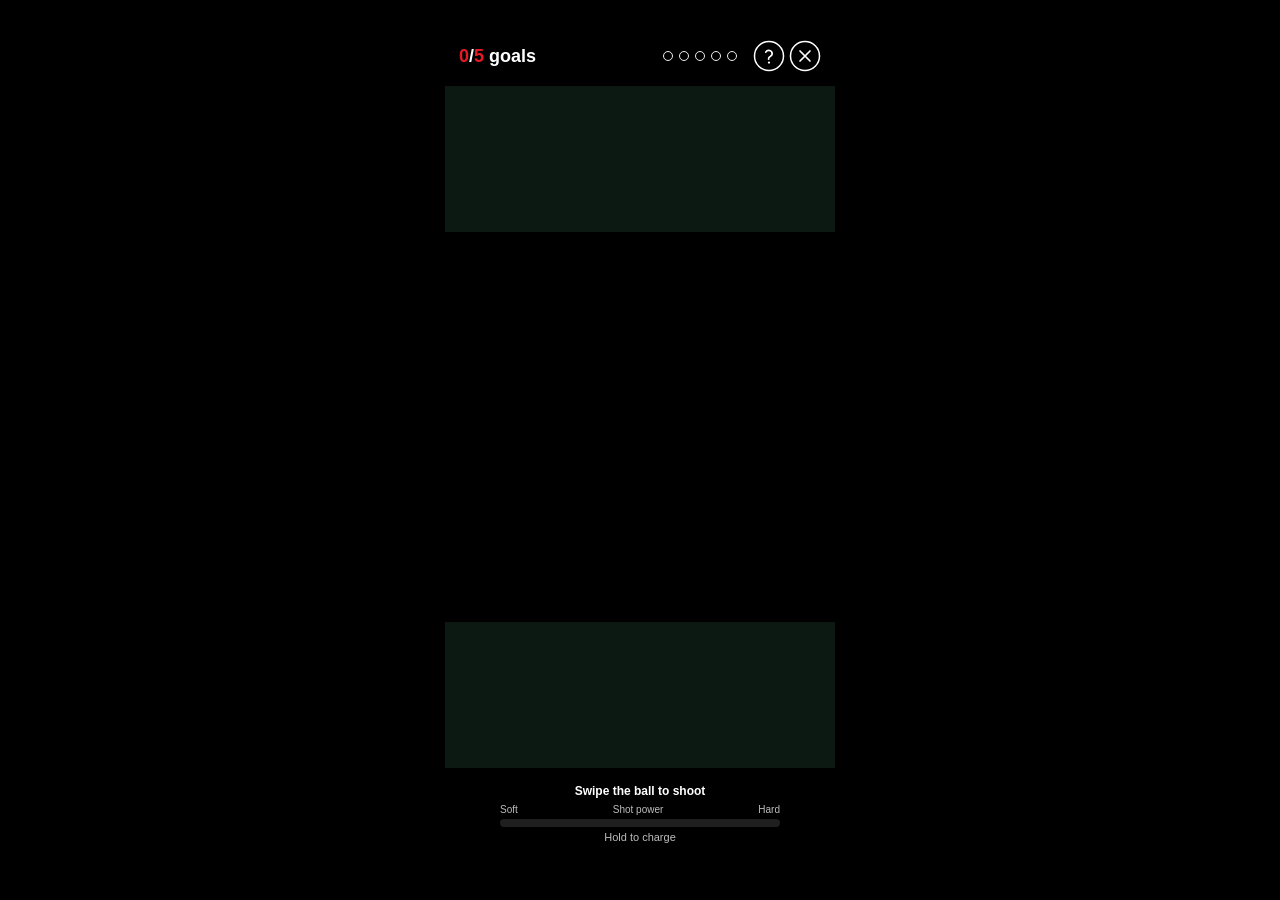
==== index.html @ 7786ec94 "Keep shot-power chrome visible; only animate the fill. Co-authored-by: Cursor <cursoragent@cursor.co" ====
<!DOCTYPE html>
<html lang="en">
  <head>
    <meta charset="UTF-8" />
    <meta
      name="viewport"
      content="width=device-width, initial-scale=1.0, maximum-scale=1.0, user-scalable=no, viewport-fit=cover"
    />
    <meta name="color-scheme" content="dark" />
    <title>Penalty Shootout | Weplay</title>
    <link rel="preload" href="media/hero.webp" as="image" type="image/webp" />
    <link rel="preload" href="prod/football/bundles/index.js" as="script" />
    <link rel="preload" href="prod/football/bundles/cannon.js" as="script" />
    <style>
      :root {
        --ink: #f5f5f5;
        --muted: #bdbdbd;
        --accent: #e61a27;
        --accent-deep: #b4121c;
        --safe-top: env(safe-area-inset-top, 0px);
        --safe-bottom: env(safe-area-inset-bottom, 0px);
      }
      * { box-sizing: border-box; }
      html, body {
        margin: 0;
        width: 100%;
        height: 100%;
        overflow: hidden;
        background: #000;
        color: var(--ink);
        font-family: "Helvetica Neue", Helvetica, Arial, sans-serif;
        -webkit-tap-highlight-color: transparent;
        touch-action: manipulation;
      }
      #app {
        position: fixed;
        inset: 0;
        display: flex;
        flex-direction: column;
        width: 100%;
        height: 100%;
        height: 100svh;
        padding-top: var(--safe-top);
        padding-bottom: var(--safe-bottom);
        background: #000;
      }
      @media (min-width: 768px) {
        #app {
          position: fixed;
          top: 50%;
          left: 50%;
          transform: translate(-50%, -50%);
          width: 390px;
          height: 844px;
          max-height: min(844px, 96vh);
          border-radius: 28px;
          overflow: hidden;
          box-shadow: 0 24px 80px rgba(0, 0, 0, 0.55);
          padding-top: 0;
          padding-bottom: 0;
        }
      }
      #screens {
        position: relative;
        flex: 1 1 auto;
        min-height: 0;
      }
      .screen {
        display: none;
        position: absolute;
        inset: 0;
        width: 100%;
        height: 100%;
        flex-direction: column;
        min-height: 0;
      }
      .screen.is-active {
        display: flex;
        z-index: 2;
      }
      /* Keep play mounted under the hero so the iframe can load during the bar */
      .screen.is-preload {
        display: flex;
        opacity: 0;
        pointer-events: none;
        z-index: 1;
      }

      #screen-hero {
        justify-content: flex-end;
        align-items: center;
        overflow: hidden;
        background: #000;
        padding: 0 18px calc(28px + var(--safe-bottom));
      }
      #screen-hero .hero-bg {
        position: absolute;
        inset: 0;
        width: 100%;
        height: 100%;
        object-fit: cover;
        object-position: center center;
        pointer-events: none;
        user-select: none;
      }
      #screen-hero .hero-scrim {
        position: absolute;
        left: 0;
        right: 0;
        bottom: 0;
        height: 42%;
        background: linear-gradient(
          to top,
          rgba(0, 0, 0, 0.82) 0%,
          rgba(0, 0, 0, 0.35) 55%,
          transparent 100%
        );
        pointer-events: none;
      }
      #screen-hero .hero-actions {
        position: relative;
        z-index: 2;
        display: flex;
        flex-direction: column;
        align-items: center;
        gap: 10px;
        width: min(240px, 78%);
      }
      #screen-hero .hero-load-label {
        margin: 0;
        font-size: 11px;
        font-weight: 700;
        letter-spacing: 0.14em;
        text-transform: uppercase;
        color: rgba(255, 255, 255, 0.78);
        text-shadow: 0 1px 6px rgba(0, 0, 0, 0.75);
      }
      #screen-hero .hero-load-track {
        width: 100%;
        height: 8px;
        border-radius: 999px;
        overflow: hidden;
        background: rgba(255, 255, 255, 0.14);
        border: 1px solid rgba(255, 255, 255, 0.22);
        box-shadow: inset 0 1px 3px rgba(0, 0, 0, 0.35);
      }
      #screen-hero .hero-load-fill {
        width: 0%;
        height: 100%;
        border-radius: inherit;
        background: linear-gradient(90deg, #ff8a80, var(--accent));
        transform-origin: left center;
        will-change: width;
      }

      #screen-play {
        background: #000;
        position: relative;
        align-items: stretch;
        overflow: hidden;
      }
      #play-stage {
        position: relative;
        flex: 1 1 auto;
        min-height: 0;
        width: 100%;
        display: flex;
        align-items: stretch;
        justify-content: center;
        overflow: hidden;
        background: #000;
      }
      #play-stack {
        display: flex;
        flex-direction: column;
        width: 100%;
        height: 100%;
        min-height: 0;
        gap: 8px;
      }
      .play-top {
        display: flex;
        flex-direction: column;
        gap: 0;
        flex: 0 0 auto;
        padding-top: 8px;
      }
      .play-actions {
        display: none;
      }
      .play-action-btn {
        appearance: none;
        width: 32px;
        height: 32px;
        padding: 0;
        border: 0;
        border-radius: 50%;
        background: transparent;
        cursor: pointer;
        line-height: 0;
        flex: 0 0 auto;
      }
      .play-action-btn svg { width: 32px; height: 32px; display: block; }
      .play-action-btn:active { transform: scale(0.94); opacity: 0.9; }
      #play-chrome {
        flex: 0 0 auto;
        padding: 4px 14px 6px;
        background: #000;
      }
      .solo-chrome {
        display: flex;
        align-items: center;
        justify-content: space-between;
        gap: 12px;
        min-height: 32px;
      }
      .solo-chrome .attempts {
        margin-left: auto;
        margin-right: 4px;
      }
      .solo-chrome .chrome-actions {
        display: flex;
        align-items: center;
        gap: 4px;
        flex: 0 0 auto;
      }
      .score-chip {
        font-size: 18px;
        font-weight: 800;
        color: #fff;
      }
      .score-chip span { color: var(--accent); }
      .attempts { display: flex; gap: 6px; }
      .attempts span {
        width: 10px;
        height: 10px;
        border-radius: 50%;
        border: 1.5px solid #eee;
        background: transparent;
      }
      .attempts span.goal {
        background: #43a047;
        border-color: #43a047;
      }
      .attempts span.miss {
        background: #e53935;
        border-color: #e53935;
      }

      #game-wrap {
        position: relative;
        flex: 1 1 auto;
        min-height: 0;
        width: 100%;
        background: #0c1812;
        overflow: hidden;
      }
      #game-frame {
        position: absolute;
        inset: 0;
        width: 100% !important;
        height: 100% !important;
        border: 0;
        background: #0c1812;
        opacity: 0;
        transition: opacity 0.15s ease;
      }
      #game-frame.is-ready { opacity: 1; }

      #play-footer {
        flex: 0 0 96px;
        height: 96px;
        display: flex;
        flex-direction: column;
        align-items: center;
        justify-content: flex-start;
        gap: 6px;
        padding: 8px 12px 10px;
        background: #000;
        box-sizing: border-box;
      }
      .play-hint {
        margin: 0;
        flex: 0 0 auto;
        text-align: center;
        font-size: 12px;
        font-weight: 700;
        color: #fff;
        line-height: 1.2;
      }
      .play-hint.is-hidden { display: none; }
      .power-meter {
        display: block;
        width: min(280px, 100%);
        pointer-events: none;
      }
      .power-meter-labels {
        display: flex;
        justify-content: space-between;
        font-size: 10px;
        color: var(--muted);
        margin-bottom: 4px;
      }
      .power-meter-track {
        height: 8px;
        border-radius: 999px;
        background: rgba(255, 255, 255, 0.12);
        overflow: hidden;
      }
      .power-meter-fill {
        height: 100%;
        width: 0%;
        background: linear-gradient(90deg, #4fc3f7 0%, #fff176 52%, var(--accent) 100%);
        transition: width 0.08s linear;
      }
      .power-meter-value {
        margin-top: 4px;
        text-align: center;
        font-size: 11px;
        color: var(--muted);
      }

      #text-host {
        position: absolute;
        left: 50%;
        top: 30%;
        transform: translate(-50%, -50%);
        z-index: 12;
        pointer-events: none;
        text-align: center;
      }
      .digita-text {
        margin: 0;
        font-size: 28px;
        font-weight: 800;
        color: #fff;
        text-shadow: 0 2px 12px rgba(0, 0, 0, 0.8);
      }
      .digita-text.is-goal { color: #d4ff2a; }
      .digita-text.is-miss { color: #ff5a5a; }

      #screen-done {
        display: none;
        position: absolute;
        inset: 0;
        z-index: 20;
        flex-direction: column;
        align-items: center;
        justify-content: center;
        gap: 12px;
        padding: 24px;
        background: rgba(0, 0, 0, 0.88);
        text-align: center;
      }
      #screen-done.is-active { display: flex; }
      #screen-done h2 { margin: 0; font-size: 28px; font-weight: 800; }
      #screen-done .final-score {
        font-size: 22px;
        font-weight: 700;
      }
      #screen-done .final-score #final-goals { color: var(--accent); }
      #screen-done .blurb { margin: 0; color: var(--muted); font-size: 14px; }
      .cta {
        appearance: none;
        border: 0;
        border-radius: 14px;
        min-height: 48px;
        min-width: 180px;
        padding: 0 20px;
        background: var(--accent);
        color: #fff;
        font-size: 15px;
        font-weight: 800;
        cursor: pointer;
      }
      .cta:active { transform: scale(0.98); }

      .play-modal {
        display: none;
        position: absolute;
        inset: 0;
        z-index: 25;
        align-items: center;
        justify-content: center;
        padding: 24px 18px;
        background: rgba(0, 0, 0, 0.62);
      }
      .play-modal.is-visible { display: flex; }
      .play-modal-card {
        width: min(100%, 300px);
        background: #1a2420;
        border: 1px solid rgba(255, 255, 255, 0.1);
        border-radius: 18px;
        padding: 20px 18px 18px;
        position: relative;
      }
      .play-modal-card h3 {
        margin: 0 36px 12px 0;
        font-size: 15px;
        font-weight: 800;
      }
      .play-modal-close {
        appearance: none;
        position: absolute;
        top: 12px;
        right: 12px;
        width: 32px;
        height: 32px;
        border: 0;
        border-radius: 10px;
        background: rgba(255, 255, 255, 0.08);
        color: #fff;
        font-size: 20px;
        cursor: pointer;
      }
      .play-modal-card p {
        margin: 0;
        font-size: 13px;
        line-height: 1.45;
        color: rgba(255, 255, 255, 0.85);
      }
    </style>
  </head>
  <body>
    <div id="app">
      <div id="screens">
        <section id="screen-hero" class="screen is-active" aria-label="Start">
          <img
            class="hero-bg"
            src="media/hero.webp"
            alt="Penalty Shootout Challenge"
            width="941"
            height="1672"
            decoding="async"
            fetchpriority="high"
          />
          <div class="hero-scrim" aria-hidden="true"></div>
          <div class="hero-actions" aria-live="polite">
            <p class="hero-load-label">Loading</p>
            <div class="hero-load-track" role="progressbar" aria-valuemin="0" aria-valuemax="100" aria-valuenow="0" id="hero-load-bar">
              <div class="hero-load-fill" id="hero-load-fill"></div>
            </div>
          </div>
        </section>

        <section id="screen-play" class="screen" aria-label="Play">
          <div id="play-stage">
            <div id="play-stack">
              <div class="play-top">
                <div id="play-chrome">
                  <div class="solo-chrome">
                    <div class="score-chip">
                      <span id="live-goals">0</span>/<span id="live-chances">5</span> goals
                    </div>
                    <div class="attempts" id="attempts" aria-label="Attempts">
                      <span data-i="0"></span><span data-i="1"></span><span data-i="2"></span><span data-i="3"></span><span data-i="4"></span>
                    </div>
                    <div class="chrome-actions">
                      <button type="button" class="play-action-btn" id="btn-help" aria-label="How to play">
                        <svg viewBox="0 0 32 32" fill="none" aria-hidden="true">
                          <circle cx="16" cy="16" r="14.5" stroke="#fff" stroke-width="1.5"/>
                          <path d="M12.8 12.2a3.4 3.4 0 0 1 6.4 1.5c0 1.7-1.5 2.5-2.4 3.1-.8.5-1.2 1-1.2 1.9v.4" stroke="#fff" stroke-width="1.7" stroke-linecap="round"/>
                          <circle cx="16" cy="22.6" r="1.15" fill="#fff"/>
                        </svg>
                      </button>
                      <button type="button" class="play-action-btn" id="btn-close" aria-label="Quit game">
                        <svg viewBox="0 0 32 32" fill="none" aria-hidden="true">
                          <circle cx="16" cy="16" r="14.5" stroke="#fff" stroke-width="1.5"/>
                          <path d="M11 11l10 10M21 11L11 21" stroke="#fff" stroke-width="1.7" stroke-linecap="round"/>
                        </svg>
                      </button>
                    </div>
                  </div>
                </div>
              </div>
              <div id="game-wrap">
                <iframe
                  id="game-frame"
                  title="Penalty shootout"
                  allow="autoplay"
                  style="background:#0c1812;color-scheme:dark"
                ></iframe>
                <div id="text-host" aria-live="polite"></div>
                <div id="modal-help" class="play-modal" aria-hidden="true">
                  <div class="play-modal-card" role="dialog" aria-labelledby="help-title">
                    <button type="button" class="play-modal-close" id="btn-help-close" aria-label="Close">×</button>
                    <h3 id="help-title">How to Play Penalty Shootout</h3>
                    <p>Swipe or drag the ball toward the goal. Hold to charge shot power, then release to shoot. Aim for the corners and beat the keeper!</p>
                  </div>
                </div>
                <section id="screen-done" aria-label="Results">
                  <h2>Game Completed</h2>
                  <div class="final-score">
                    <span id="final-goals">0</span>/<span id="final-chances">5</span> goals
                  </div>
                  <p class="blurb">Ready for another round?</p>
                  <button type="button" class="cta" id="btn-again">Play Again</button>
                </section>
              </div>
              <div id="play-footer">
                <p id="play-hint" class="play-hint">Swipe the ball to shoot</p>
                <div id="power-meter" class="power-meter" aria-hidden="false">
                  <div class="power-meter-labels">
                    <span>Soft</span><span>Shot power</span><span>Hard</span>
                  </div>
                  <div class="power-meter-track">
                    <div id="power-meter-fill" class="power-meter-fill"></div>
                  </div>
                  <div id="power-meter-value" class="power-meter-value">Hold to charge</div>
                </div>
              </div>
            </div>
          </div>
        </section>
      </div>
    </div>

    <script data-cfasync="false" src="weplay-bridge.js"></script>
    <script data-cfasync="false" src="iframeResizer.min.js"></script>
    <script data-cfasync="false">
      (function () {
        var frame = document.getElementById("game-frame");
        var textHost = document.getElementById("text-host");
        var playHint = document.getElementById("play-hint");
        var liveGoals = document.getElementById("live-goals");
        var liveChances = document.getElementById("live-chances");
        var finalGoals = document.getElementById("final-goals");
        var finalChances = document.getElementById("final-chances");
        var attemptEls = document.querySelectorAll("#attempts span");
        var powerMeter = document.getElementById("power-meter");
        var powerMeterFill = document.getElementById("power-meter-fill");
        var powerMeterValue = document.getElementById("power-meter-value");
        var done = document.getElementById("screen-done");
        var modalHelp = document.getElementById("modal-help");
        var screenHero = document.getElementById("screen-hero");
        var screenPlay = document.getElementById("screen-play");
        var heroLoadFill = document.getElementById("hero-load-fill");
        var heroLoadBar = document.getElementById("hero-load-bar");
        var currentScore = 0;
        var MAX_SCORE = 50;
        var gameStarted = false;
        var powerHideTimer = null;
        var heroLoadRaf = null;
        var heroBarDone = false;
        var gameReady = false;
        var loadSession = 0;
        var HERO_BAR_MIN_MS = 900;

        function showScreen(name) {
          if (screenHero) {
            screenHero.classList.toggle("is-active", name === "hero");
            screenHero.classList.remove("is-preload");
          }
          if (screenPlay) {
            screenPlay.classList.toggle("is-active", name === "play");
            screenPlay.classList.toggle("is-preload", name === "hero");
          }
        }

        function setHeroProgress(pct) {
          pct = Math.max(0, Math.min(100, Math.round(pct)));
          if (heroLoadFill) heroLoadFill.style.width = pct + "%";
          if (heroLoadBar) heroLoadBar.setAttribute("aria-valuenow", String(pct));
        }

        function stopHeroLoad() {
          if (heroLoadRaf != null) {
            window.cancelAnimationFrame(heroLoadRaf);
            heroLoadRaf = null;
          }
        }

        function finishHeroAndPlay() {
          if (!heroBarDone || !gameReady) return;
          stopHeroLoad();
          setHeroProgress(100);
          showScreen("play");
          revealGameFrame();
        }

        function markGameReady() {
          if (gameReady) return;
          gameReady = true;
          finishHeroAndPlay();
        }

        function runHeroLoad() {
          stopHeroLoad();
          loadSession += 1;
          var session = loadSession;
          heroBarDone = false;
          gameReady = false;
          setHeroProgress(0);
          showScreen("hero");
          beginGameLoad();

          var started = performance.now();
          function tick(now) {
            if (session !== loadSession) return;
            var t = Math.min(1, (now - started) / HERO_BAR_MIN_MS);
            var eased = 1 - Math.pow(1 - t, 2.2);
            if (t < 1) {
              setHeroProgress(Math.round(eased * 92));
              heroLoadRaf = window.requestAnimationFrame(tick);
              return;
            }
            heroLoadRaf = null;
            heroBarDone = true;
            if (gameReady) {
              setHeroProgress(100);
              finishHeroAndPlay();
            } else {
              setHeroProgress(92);
              heroLoadRaf = window.requestAnimationFrame(tick);
            }
          }
          heroLoadRaf = window.requestAnimationFrame(tick);
        }

        function hidePlayHint() {
          // Client: keep swipe hint sticky for the whole round
        }
        function showPlayHint() {
          if (playHint) playHint.classList.remove("is-hidden");
        }
        function revealGameFrame() {
          if (frame) frame.classList.add("is-ready");
        }
        function setScore(pts) {
          currentScore = typeof pts === "number" && !isNaN(pts) ? Math.max(0, pts) : 0;
        }
        function countGoals() {
          var n = 0;
          attemptEls.forEach(function (el) {
            if (el.classList.contains("goal")) n++;
          });
          return n;
        }
        function refreshGoalsHud() {
          var goals = countGoals();
          if (liveGoals) liveGoals.textContent = String(goals);
          if (liveChances) liveChances.textContent = String(attemptEls.length);
        }
        function showPowerMeter() {
          if (!powerMeter) return;
          powerMeter.setAttribute("aria-hidden", "false");
        }
        function resetPowerMeter() {
          if (powerMeterFill) powerMeterFill.style.width = "0%";
          if (powerMeterValue) powerMeterValue.textContent = "Hold to charge";
        }
        function hidePowerMeter() {
          // Keep chrome visible; only clear the animated fill
          resetPowerMeter();
        }
        function updatePowerMeter(data) {
          if (!data) return;
          showPowerMeter();
          var p = typeof data.power === "number" ? Math.max(0, Math.min(100, data.power)) : 0;
          if (powerMeterFill) powerMeterFill.style.width = p + "%";
          if (powerMeterValue) {
            powerMeterValue.textContent = data.active ? p + "%" : p > 0 ? "Release!" : "Hold to charge";
          }
          if (powerHideTimer) window.clearTimeout(powerHideTimer);
          if (!data.active) {
            powerHideTimer = window.setTimeout(resetPowerMeter, 900);
          }
        }

        function onGameFrameLoad() {
          if (!frame || !frame.parentNode) return;
          window.iFrameResize(
            {
              checkOrigin: false,
              heightCalculationMethod: "taggedElement",
              log: false,
              sizeHeight: false,
              sizeWidth: false,
              onMessage: function (msg) {
                var payload = msg && msg.message;
                if (!payload || typeof payload !== "object") return;
                markGameReady();
                if (payload.type === "userPlayStart") {
                  hidePlayHint();
                  if (!gameStarted && window.WeplayBridge) {
                    gameStarted = true;
                    window.WeplayBridge.gameStart();
                  }
                  return;
                }
                if (payload.type === "shotPower") {
                  updatePowerMeter(payload.data || {});
                  return;
                }
                handlePluginMessage(payload);
              },
            },
            frame
          );
          window.setTimeout(markGameReady, 180);
        }

        function beginGameLoad() {
          gameStarted = false;
          setScore(0);
          done.classList.remove("is-active");
          attemptEls.forEach(function (el) {
            el.className = "";
          });
          refreshGoalsHud();
          if (finalGoals) finalGoals.textContent = "0";
          if (finalChances) finalChances.textContent = String(attemptEls.length);
          textHost.innerHTML = "";
          showPlayHint();
          showPowerMeter();
          hidePowerMeter();
          frame.classList.remove("is-ready");
          frame.removeEventListener("load", onGameFrameLoad);
          frame.addEventListener("load", onGameFrameLoad);
          frame.src =
            "game.html?configpath=" +
            encodeURIComponent("RF8CM7fn.local.json") +
            "&embed=1&t=" +
            Date.now();
        }

        function startGame() {
          runHeroLoad();
        }

        function ackText(msgId) {
          if (!msgId || !frame.iFrameResizer) return;
          frame.iFrameResizer.sendMessage({ id: msgId, type: "text" });
        }

        function showDigitaText(data, msgId) {
          var label = (data && data.text) || "";
          var el = document.createElement("p");
          var tone = "";
          var t = String(label).toLowerCase();
          if (t.indexOf("goal") !== -1 || t.indexOf("score") !== -1) tone = "is-goal";
          if (t.indexOf("miss") !== -1) tone = "is-miss";
          el.className = "digita-text " + tone;
          el.textContent = label;
          textHost.innerHTML = "";
          textHost.appendChild(el);
          window.setTimeout(function () {
            if (el.parentNode) el.parentNode.removeChild(el);
            ackText(msgId);
          }, 900);
        }

        function handlePluginMessage(msg) {
          var type = msg.type;
          var data = msg.data || {};

          if (type === "text") {
            hidePlayHint();
            showDigitaText(data, msg.id);
            return;
          }
          if (type === "databoxScore") {
            var live = data.score;
            if (typeof live === "string" && live.trim() !== "" && !isNaN(Number(live))) live = Number(live);
            if (typeof live === "number" && !isNaN(live)) {
              setScore(live);
              if (live > 0) hidePlayHint();
              if (window.WeplayBridge) window.WeplayBridge.scoreUpdate(live, MAX_SCORE);
            }
            return;
          }
          if (type === "databoxAttemptsIcon" && data.state) {
            var states = data.state;
            attemptEls.forEach(function (el, i) {
              var s = states[i];
              el.className =
                s === "positive" ? "goal" : s === "negative" ? "miss" : "";
            });
            refreshGoalsHud();
            return;
          }
          if (type === "dialog" && msg.id && frame.iFrameResizer) {
            frame.iFrameResizer.sendMessage({
              id: msg.id,
              type: "dialog",
              data: { result: true },
            });
            return;
          }
          if (type === "complete") {
            var pts = data.details && data.details.score;
            if (typeof pts !== "number") pts = currentScore;
            setScore(pts);
            var goals = countGoals();
            if (finalGoals) finalGoals.textContent = String(goals);
            if (finalChances) finalChances.textContent = String(attemptEls.length);
            refreshGoalsHud();
            hidePowerMeter();
            done.classList.add("is-active");
            if (window.WeplayBridge) {
              window.WeplayBridge.gameComplete(pts, MAX_SCORE, data.details || {});
            }
          }
        }

        document.getElementById("btn-again").addEventListener("click", function () {
          if (window.WeplayBridge) window.WeplayBridge.playAgain();
          startGame();
        });
        document.getElementById("btn-help").addEventListener("click", function () {
          modalHelp.classList.add("is-visible");
          modalHelp.setAttribute("aria-hidden", "false");
        });
        document.getElementById("btn-help-close").addEventListener("click", function () {
          modalHelp.classList.remove("is-visible");
          modalHelp.setAttribute("aria-hidden", "true");
        });
        modalHelp.addEventListener("click", function (e) {
          if (e.target === modalHelp) {
            modalHelp.classList.remove("is-visible");
            modalHelp.setAttribute("aria-hidden", "true");
          }
        });
        document.getElementById("btn-close").addEventListener("click", function () {
          modalHelp.classList.remove("is-visible");
          modalHelp.setAttribute("aria-hidden", "true");
          done.classList.remove("is-active");
          hidePowerMeter();
          if (frame) {
            frame.removeEventListener("load", onGameFrameLoad);
            frame.classList.remove("is-ready");
            frame.src = "about:blank";
          }
          gameStarted = false;
          runHeroLoad();
        });

        window.addEventListener("message", function (e) {
          var data = e && e.data;
          if (!data || typeof data !== "object") return;
          if (data.type === "userPlayStart") hidePlayHint();
          if (data.type === "shotPower") updatePowerMeter(data.data || {});
        });

        runHeroLoad();
      })();
    </script>
  </body>
</html>
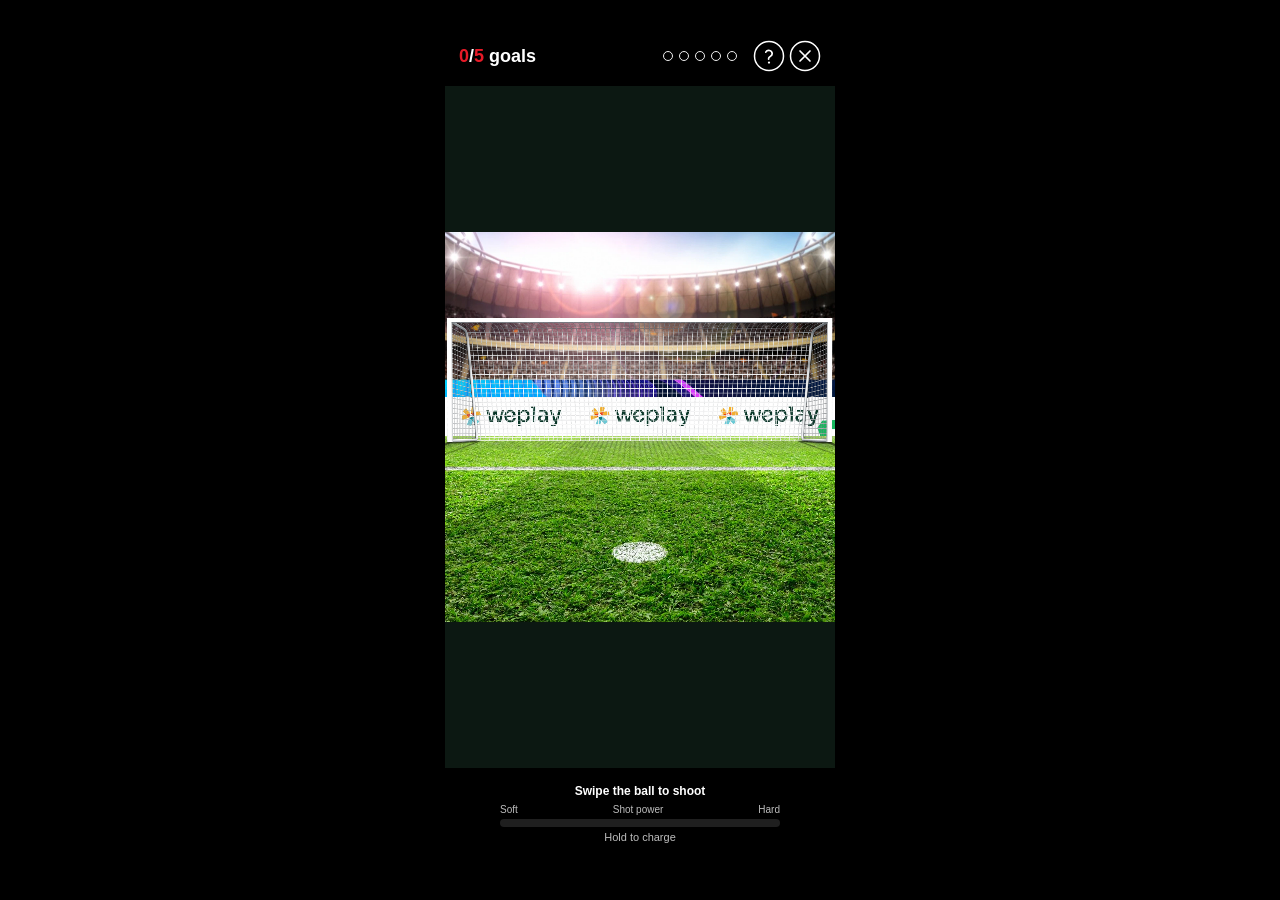
==== commit 71637ff0: "Fix post-shot flash by soft-swapping Digita scenarios. Co-authored-by: Cursor <cursoragent@cursor.co" ====
--- a/index.html
+++ b/index.html
@@ -646,7 +646,14 @@
           powerMeter.setAttribute("aria-hidden", "false");
         }
         function resetPowerMeter() {
-          if (powerMeterFill) powerMeterFill.style.width = "0%";
+          if (powerMeterFill) {
+            var prev = powerMeterFill.style.transition;
+            powerMeterFill.style.transition = "none";
+            powerMeterFill.style.width = "0%";
+            // Force reflow then restore transition for the next charge
+            void powerMeterFill.offsetWidth;
+            powerMeterFill.style.transition = prev || "";
+          }
           if (powerMeterValue) powerMeterValue.textContent = "Hold to charge";
         }
         function hidePowerMeter() {
@@ -662,8 +669,10 @@
             powerMeterValue.textContent = data.active ? p + "%" : p > 0 ? "Release!" : "Hold to charge";
           }
           if (powerHideTimer) window.clearTimeout(powerHideTimer);
+          powerHideTimer = null;
+          // Reset fill as soon as the shot is released — don't wait for scene swap
           if (!data.active) {
-            powerHideTimer = window.setTimeout(resetPowerMeter, 900);
+            resetPowerMeter();
           }
         }
 
@@ -744,10 +753,11 @@
           el.textContent = label;
           textHost.innerHTML = "";
           textHost.appendChild(el);
+          // Hold through Digita's post-shot scenario swap (~1s) so the canvas never flashes empty
           window.setTimeout(function () {
             if (el.parentNode) el.parentNode.removeChild(el);
             ackText(msgId);
-          }, 900);
+          }, 1400);
         }
 
         function handlePluginMessage(msg) {
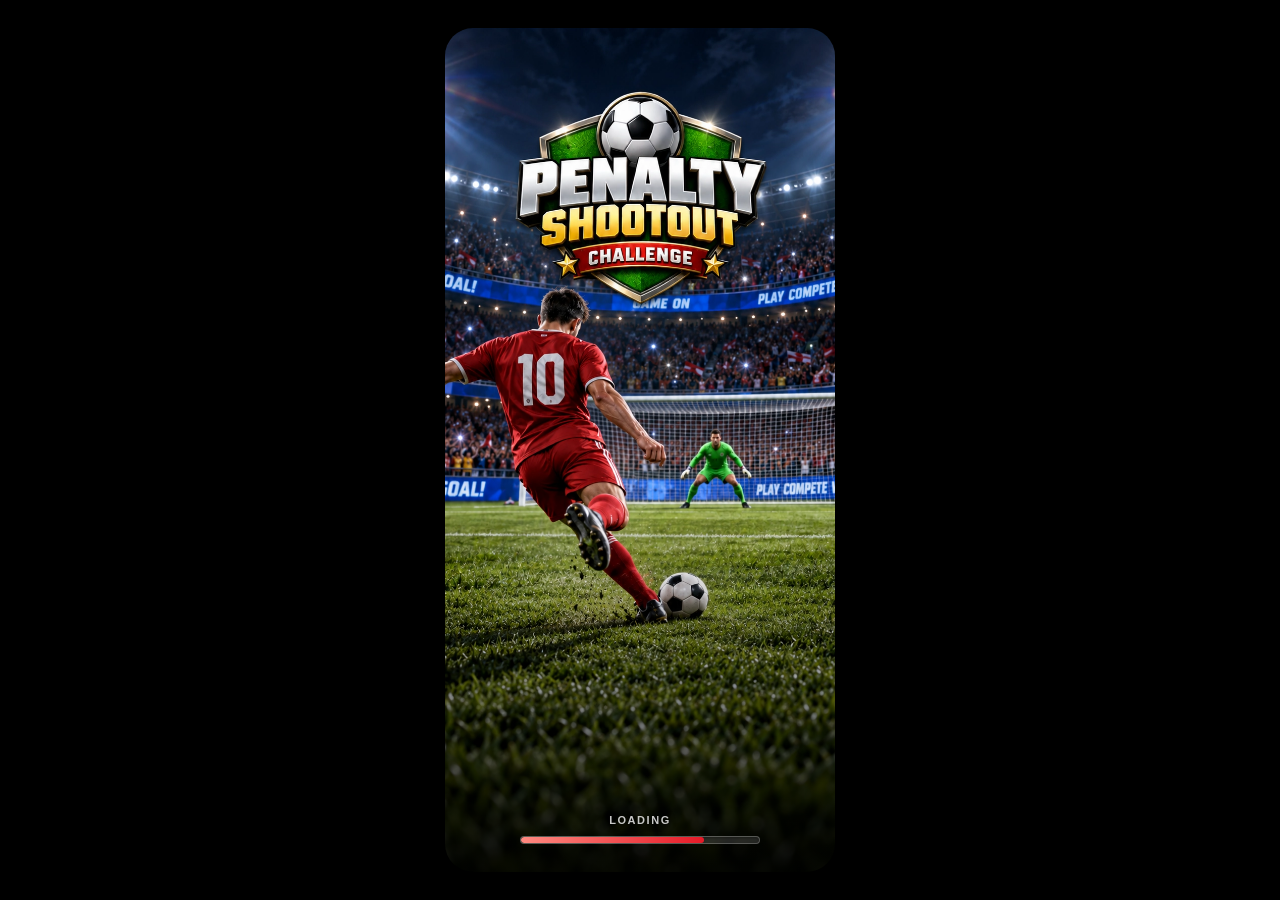
==== commit ac402672: "Slow hero handoff, black play backdrop, and lower HUD chrome. Co-authored-by: Cursor <cursoragent@cu" ====
--- a/index.html
+++ b/index.html
@@ -183,7 +183,9 @@
         flex-direction: column;
         gap: 0;
         flex: 0 0 auto;
-        padding-top: 8px;
+        /* Leave room above for live WePlay usernames / overlays */
+        padding-top: 72px;
+        padding-bottom: 4px;
       }
       .play-actions {
         display: none;
@@ -252,7 +254,7 @@
         flex: 1 1 auto;
         min-height: 0;
         width: 100%;
-        background: #0c1812;
+        background: #000;
         overflow: hidden;
       }
       #game-frame {
@@ -261,7 +263,7 @@
         width: 100% !important;
         height: 100% !important;
         border: 0;
-        background: #0c1812;
+        background: #000;
         opacity: 0;
         transition: opacity 0.15s ease;
       }
@@ -478,7 +480,7 @@
                   id="game-frame"
                   title="Penalty shootout"
                   allow="autoplay"
-                  style="background:#0c1812;color-scheme:dark"
+                  style="background:#000;color-scheme:dark"
                 ></iframe>
                 <div id="text-host" aria-live="polite"></div>
                 <div id="modal-help" class="play-modal" aria-hidden="true">
@@ -544,7 +546,9 @@
         var heroBarDone = false;
         var gameReady = false;
         var loadSession = 0;
-        var HERO_BAR_MIN_MS = 900;
+        var HERO_BAR_MIN_MS = 3200;
+        var HERO_READY_FALLBACK_MS = 4500;
+        var heroReadyFallbackTimer = null;
 
         function showScreen(name) {
           if (screenHero) {
@@ -567,6 +571,10 @@
           if (heroLoadRaf != null) {
             window.cancelAnimationFrame(heroLoadRaf);
             heroLoadRaf = null;
+          }
+          if (heroReadyFallbackTimer != null) {
+            window.clearTimeout(heroReadyFallbackTimer);
+            heroReadyFallbackTimer = null;
           }
         }
 
@@ -600,6 +608,7 @@
             var t = Math.min(1, (now - started) / HERO_BAR_MIN_MS);
             var eased = 1 - Math.pow(1 - t, 2.2);
             if (t < 1) {
+              // Hold under 100% until the engine is actually ready
               setHeroProgress(Math.round(eased * 92));
               heroLoadRaf = window.requestAnimationFrame(tick);
               return;
@@ -706,7 +715,9 @@
             },
             frame
           );
-          window.setTimeout(markGameReady, 180);
+          // Don't leave hero early — wait for real engine traffic, with a late fallback
+          if (heroReadyFallbackTimer != null) window.clearTimeout(heroReadyFallbackTimer);
+          heroReadyFallbackTimer = window.setTimeout(markGameReady, HERO_READY_FALLBACK_MS);
         }
 
         function beginGameLoad() {
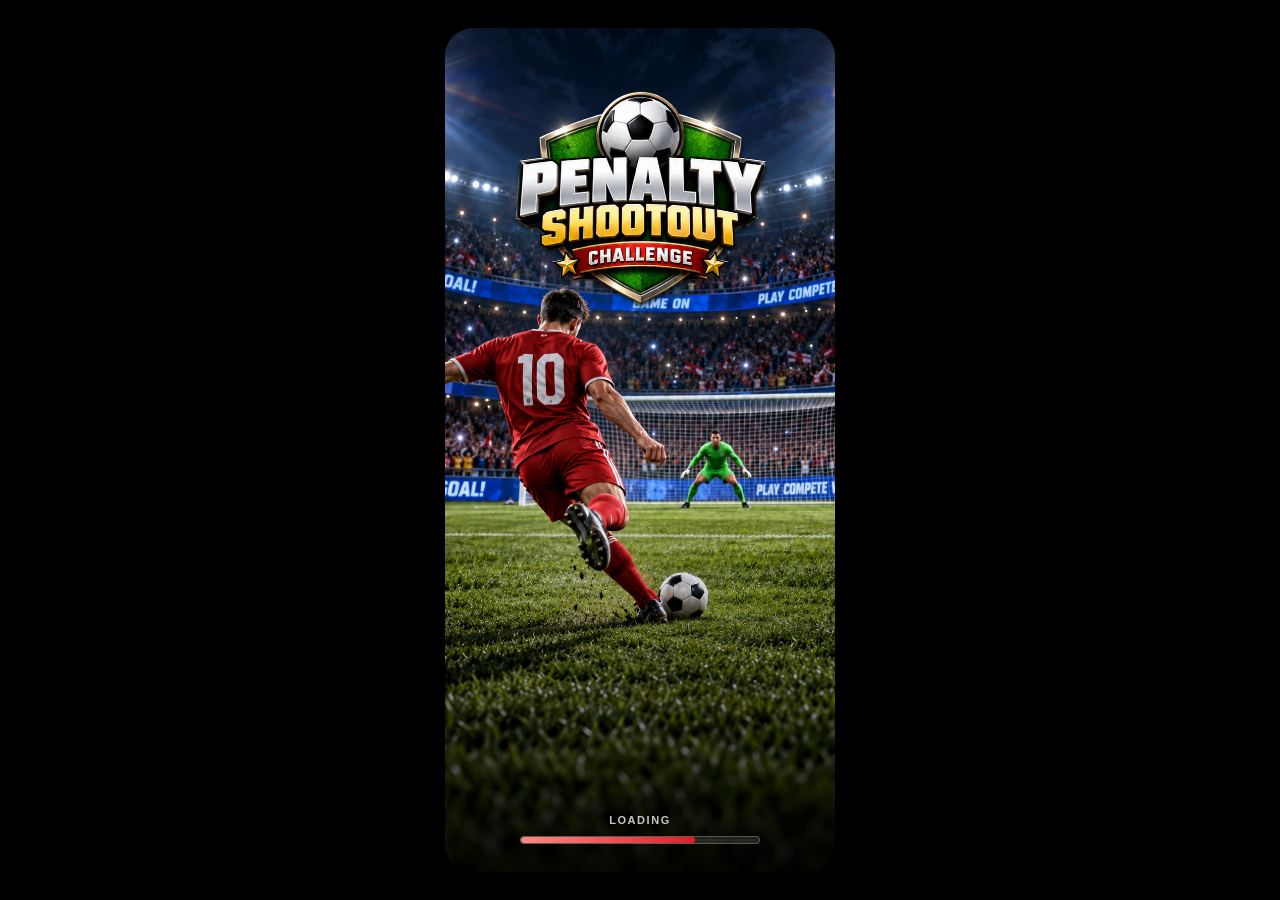
==== commit ec8ebc8f: "Dock score chrome just above the canvas with a 50px gap. Co-authored-by: Cursor <cursoragent@cursor." ====
--- a/index.html
+++ b/index.html
@@ -176,16 +176,22 @@
         width: 100%;
         height: 100%;
         min-height: 0;
-        gap: 8px;
+        gap: 0;
+      }
+      /* Black band for live WePlay usernames — does not include the score chrome */
+      .play-username-spacer {
+        flex: 0 0 110px;
+        background: #000;
+        pointer-events: none;
       }
       .play-top {
         display: flex;
         flex-direction: column;
         gap: 0;
         flex: 0 0 auto;
-        /* Leave room above for live WePlay usernames / overlays */
-        padding-top: 72px;
-        padding-bottom: 4px;
+        padding: 0;
+        /* Sit just above the gameplay canvas */
+        margin-bottom: 50px;
       }
       .play-actions {
         display: none;
@@ -448,6 +454,7 @@
         <section id="screen-play" class="screen" aria-label="Play">
           <div id="play-stage">
             <div id="play-stack">
+              <div class="play-username-spacer" aria-hidden="true"></div>
               <div class="play-top">
                 <div id="play-chrome">
                   <div class="solo-chrome">
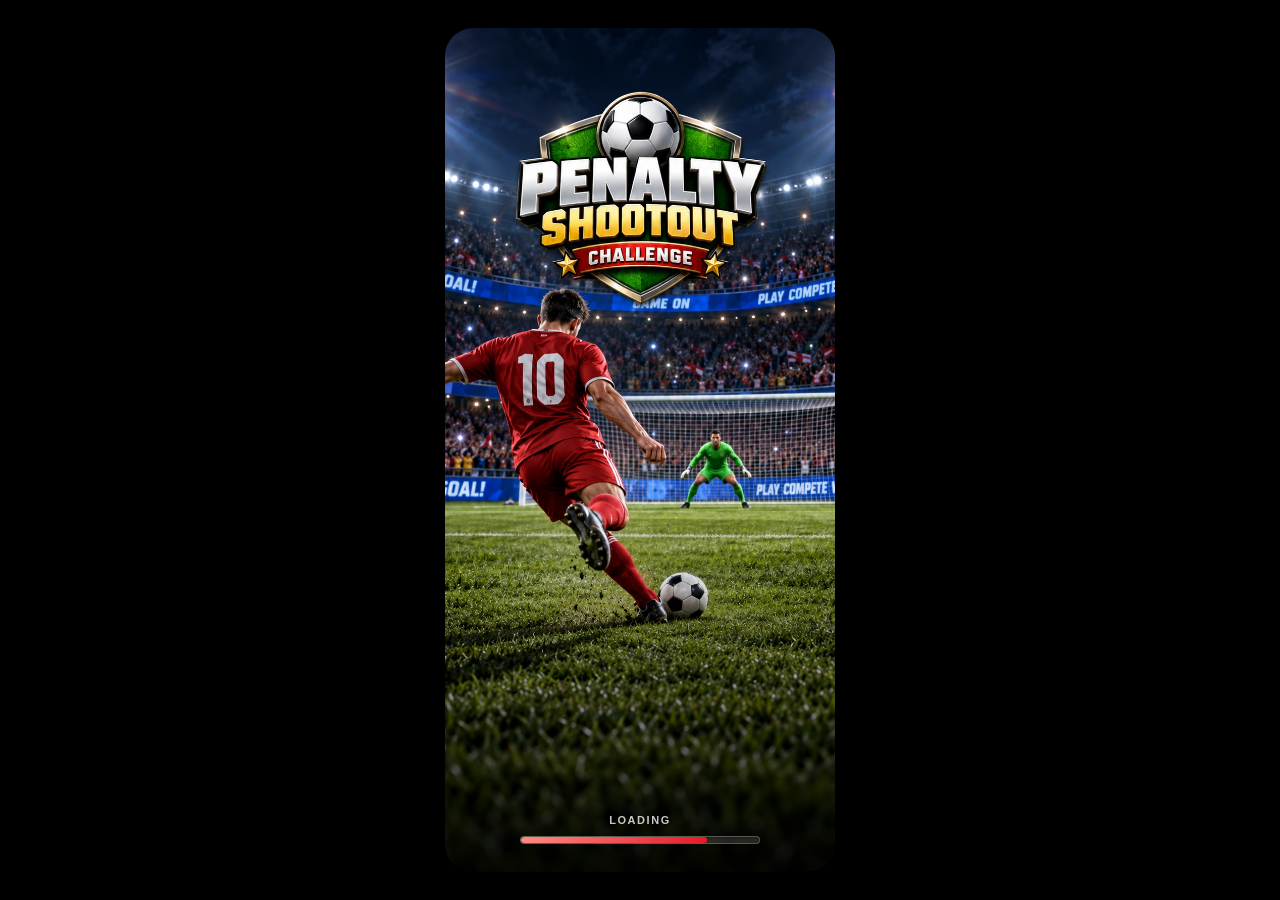
==== commit 82439245: "Remove gap between score chrome and gameplay. Co-authored-by: Cursor <cursoragent@cursor.com>" ====
--- a/index.html
+++ b/index.html
@@ -190,8 +190,8 @@
         gap: 0;
         flex: 0 0 auto;
         padding: 0;
-        /* Sit just above the gameplay canvas */
-        margin-bottom: 50px;
+        /* Sit directly above the gameplay canvas */
+        margin-bottom: 0;
       }
       .play-actions {
         display: none;
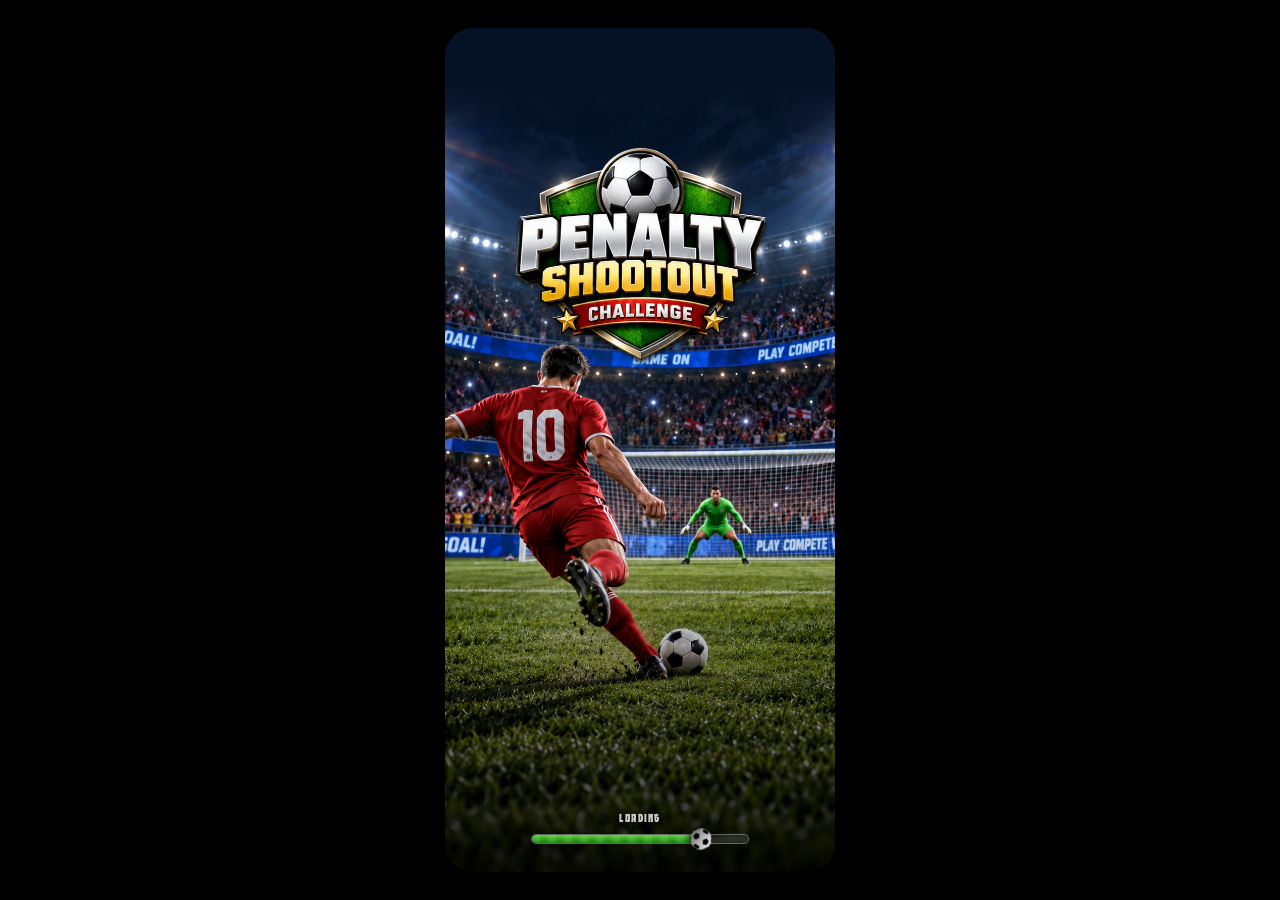
==== commit 6eacaea4: "Full-screen backdrop, new HUD and modals, taller banner, football loader. Co-authored-by: Cursor <cu" ====
--- a/index.html
+++ b/index.html
@@ -9,9 +9,19 @@
     <meta name="color-scheme" content="dark" />
     <title>Penalty Shootout | Weplay</title>
     <link rel="preload" href="media/hero.webp" as="image" type="image/webp" />
-    <link rel="preload" href="prod/football/bundles/index.js" as="script" />
-    <link rel="preload" href="prod/football/bundles/cannon.js" as="script" />
+    <link rel="preload" href="media/loader-ball-v1.webp" as="image" type="image/webp" />
+    <link rel="prefetch" href="prod/football/bundles/index.js?v=banner2" as="script" />
+    <link rel="prefetch" href="prod/football/bundles/cannon.js" as="script" />
+    <link rel="preload" href="media/fonts/lombardy-v1.woff2" as="font" type="font/woff2" crossorigin />
     <style>
+      /* Subset to letters, digits and space: the personal-use build draws a watermark for every punctuation glyph */
+      @font-face {
+        font-family: "Lombardy";
+        src: url("media/fonts/lombardy-v1.woff2") format("woff2");
+        font-weight: 400;
+        font-style: normal;
+        font-display: swap;
+      }
       :root {
         --ink: #f5f5f5;
         --muted: #bdbdbd;
@@ -21,6 +31,7 @@
         --safe-bottom: env(safe-area-inset-bottom, 0px);
       }
       * { box-sizing: border-box; }
+      button { font-family: inherit; letter-spacing: inherit; }
       html, body {
         margin: 0;
         width: 100%;
@@ -28,7 +39,8 @@
         overflow: hidden;
         background: #000;
         color: var(--ink);
-        font-family: "Helvetica Neue", Helvetica, Arial, sans-serif;
+        font-family: "Lombardy", "Helvetica Neue", Helvetica, Arial, sans-serif;
+        letter-spacing: 0.02em;
         -webkit-tap-highlight-color: transparent;
         touch-action: manipulation;
       }
@@ -100,8 +112,24 @@
         height: 100%;
         object-fit: cover;
         object-position: center center;
+        transform: translateY(56px);
         pointer-events: none;
         user-select: none;
+      }
+      #screen-hero .hero-top-scrim {
+        position: absolute;
+        left: 0;
+        right: 0;
+        top: 0;
+        height: 136px;
+        background: linear-gradient(
+          to bottom,
+          #051226 0,
+          #051226 56px,
+          rgba(5, 18, 38, 0.6) 86px,
+          rgba(5, 18, 38, 0) 100%
+        );
+        pointer-events: none;
       }
       #screen-hero .hero-scrim {
         position: absolute;
@@ -135,22 +163,55 @@
         color: rgba(255, 255, 255, 0.78);
         text-shadow: 0 1px 6px rgba(0, 0, 0, 0.75);
       }
+      #screen-hero .hero-load-label.is-goal {
+        color: #d4ff2a;
+        text-shadow: 0 0 10px rgba(212, 255, 42, 0.6), 0 1px 6px rgba(0, 0, 0, 0.75);
+      }
+      #screen-hero .hero-load-bar {
+        --p: 0;
+        position: relative;
+        width: 100%;
+        padding: 0 11px;
+        box-sizing: border-box;
+      }
       #screen-hero .hero-load-track {
         width: 100%;
-        height: 8px;
+        height: 10px;
         border-radius: 999px;
         overflow: hidden;
-        background: rgba(255, 255, 255, 0.14);
-        border: 1px solid rgba(255, 255, 255, 0.22);
-        box-shadow: inset 0 1px 3px rgba(0, 0, 0, 0.35);
+        background: rgba(255, 255, 255, 0.12);
+        border: 1px solid rgba(255, 255, 255, 0.28);
+        box-shadow: inset 0 1px 3px rgba(0, 0, 0, 0.45);
       }
       #screen-hero .hero-load-fill {
-        width: 0%;
+        width: 100%;
         height: 100%;
         border-radius: inherit;
-        background: linear-gradient(90deg, #ff8a80, var(--accent));
-        transform-origin: left center;
-        will-change: width;
+        background:
+          repeating-linear-gradient(90deg, rgba(255, 255, 255, 0.1) 0 8px, transparent 8px 16px),
+          linear-gradient(180deg, #5fd13a 0%, #2e9e1c 60%, #1f7a12 100%);
+        clip-path: inset(0 calc((1 - var(--p)) * 100%) 0 0 round 999px);
+        box-shadow: 0 0 8px rgba(95, 209, 58, 0.55);
+      }
+      #screen-hero .hero-load-ball-rail {
+        position: absolute;
+        left: 11px;
+        right: 11px;
+        top: 50%;
+        height: 0;
+        pointer-events: none;
+      }
+      #screen-hero .hero-load-ball {
+        position: absolute;
+        left: calc(var(--p) * 100%);
+        top: 0;
+        width: 22px;
+        height: 22px;
+        margin: -11px 0 0 -11px;
+        background: url("media/loader-ball-v1.webp") center / contain no-repeat;
+        transform: rotate(calc(var(--p) * 1080deg));
+        filter: drop-shadow(0 2px 3px rgba(0, 0, 0, 0.6));
+        will-change: left, transform;
       }
 
       #screen-play {
@@ -159,8 +220,20 @@
         align-items: stretch;
         overflow: hidden;
       }
+      /* Portrait backdrop (1254×2714); its middle 1254×1254 square at y 820 matches the game canvas */
+      #play-backdrop {
+        position: absolute;
+        left: 0;
+        top: 0;
+        width: 100%;
+        aspect-ratio: 1254 / 2714;
+        background: url("media/bg-penalty-full-v2.webp") center / 100% 100% no-repeat;
+        pointer-events: none;
+        z-index: 0;
+      }
       #play-stage {
         position: relative;
+        z-index: 1;
         flex: 1 1 auto;
         min-height: 0;
         width: 100%;
@@ -168,7 +241,7 @@
         align-items: stretch;
         justify-content: center;
         overflow: hidden;
-        background: #000;
+        background: transparent;
       }
       #play-stack {
         display: flex;
@@ -181,7 +254,7 @@
       /* Black band for live WePlay usernames — does not include the score chrome */
       .play-username-spacer {
         flex: 0 0 110px;
-        background: #000;
+        background: transparent;
         pointer-events: none;
       }
       .play-top {
@@ -208,43 +281,77 @@
         line-height: 0;
         flex: 0 0 auto;
       }
-      .play-action-btn svg { width: 32px; height: 32px; display: block; }
+      .play-action-btn svg {
+        width: 32px;
+        height: 32px;
+        display: block;
+        overflow: visible;
+        filter: drop-shadow(0 0 3px rgba(80, 170, 255, 0.75));
+      }
+      .play-action-btn svg circle:first-child { stroke: #9fd4ff; }
       .play-action-btn:active { transform: scale(0.94); opacity: 0.9; }
       #play-chrome {
         flex: 0 0 auto;
-        padding: 4px 14px 6px;
-        background: #000;
-      }
+        padding: 2px 14px 4px;
+        background: transparent;
+      }
+      /* Fixed 36px row + 6px padding keeps #play-chrome at 42px so the canvas never moves */
       .solo-chrome {
-        display: flex;
+        display: grid;
+        grid-template-columns: 1fr auto 1fr;
         align-items: center;
+        gap: 12px;
+        height: 36px;
+        font-family: "Helvetica Neue", Helvetica, Arial, sans-serif;
+        letter-spacing: normal;
+      }
+      .solo-chrome .chrome-actions {
+        display: flex;
+        align-items: center;
+        justify-content: flex-end;
+        gap: 8px;
+      }
+      /* Number and label stretch to the same width; both spread edge to edge */
+      .score-chip {
+        display: flex;
+        flex-direction: column;
+        align-items: stretch;
+        justify-self: start;
+        width: max-content;
+        gap: 2px;
+        color: #eef2f7;
+      }
+      .score-num {
+        display: flex;
         justify-content: space-between;
-        gap: 12px;
-        min-height: 32px;
-      }
-      .solo-chrome .attempts {
-        margin-left: auto;
-        margin-right: 4px;
-      }
-      .solo-chrome .chrome-actions {
-        display: flex;
-        align-items: center;
-        gap: 4px;
-        flex: 0 0 auto;
-      }
-      .score-chip {
-        font-size: 18px;
-        font-weight: 800;
-        color: #fff;
-      }
-      .score-chip span { color: var(--accent); }
-      .attempts { display: flex; gap: 6px; }
+        font-size: 25px;
+        font-weight: 900;
+        font-style: italic;
+        line-height: 1;
+        font-variant-numeric: tabular-nums;
+      }
+      .score-num #live-goals {
+        color: #ff2a2a;
+        text-shadow: 0 0 10px rgba(255, 42, 42, 0.35);
+      }
+      .score-label {
+        display: flex;
+        justify-content: space-between;
+        font-size: 9px;
+        font-weight: 600;
+        font-style: italic;
+        line-height: 1;
+        text-transform: uppercase;
+        color: rgba(220, 228, 240, 0.7);
+      }
+      .attempts { display: flex; gap: 8px; }
       .attempts span {
-        width: 10px;
-        height: 10px;
+        width: 12px;
+        height: 12px;
         border-radius: 50%;
-        border: 1.5px solid #eee;
+        border: 1.5px solid #eef2f7;
         background: transparent;
+        box-sizing: border-box;
       }
       .attempts span.goal {
         background: #43a047;
@@ -260,7 +367,7 @@
         flex: 1 1 auto;
         min-height: 0;
         width: 100%;
-        background: #000;
+        background: transparent;
         overflow: hidden;
       }
       #game-frame {
@@ -269,7 +376,8 @@
         width: 100% !important;
         height: 100% !important;
         border: 0;
-        background: #000;
+        background: transparent;
+        color-scheme: dark;
         opacity: 0;
         transition: opacity 0.15s ease;
       }
@@ -284,54 +392,149 @@
         justify-content: flex-start;
         gap: 6px;
         padding: 8px 12px 10px;
-        background: #000;
+        background: transparent;
         box-sizing: border-box;
+        font-family: "Helvetica Neue", Helvetica, Arial, sans-serif;
+        letter-spacing: normal;
       }
       .play-hint {
         margin: 0;
         flex: 0 0 auto;
-        text-align: center;
+        display: flex;
+        align-items: center;
+        justify-content: center;
+        gap: 12px;
         font-size: 12px;
         font-weight: 700;
-        color: #fff;
+        color: #e6ecf5;
         line-height: 1.2;
       }
+      .play-hint em {
+        font-style: normal;
+        color: #29c6ff;
+        text-shadow: 0 0 10px rgba(41, 198, 255, 0.45);
+      }
       .play-hint.is-hidden { display: none; }
+      .hint-chevs {
+        display: inline-flex;
+        gap: 1px;
+      }
+      .hint-chevs i {
+        width: 5px;
+        height: 5px;
+        border: solid #29c6ff;
+        border-width: 0 0 2px 2px;
+        transform: rotate(45deg);
+        opacity: 0.25;
+        animation: hint-chev 1.2s ease-in-out infinite;
+      }
+      .hint-chevs.is-right i {
+        transform: rotate(-135deg);
+      }
+      /* Light up from the outside in toward the text */
+      .hint-chevs.is-left i:nth-child(1),
+      .hint-chevs.is-right i:nth-child(3) { animation-delay: 0s; }
+      .hint-chevs.is-left i:nth-child(2),
+      .hint-chevs.is-right i:nth-child(2) { animation-delay: 0.2s; }
+      .hint-chevs.is-left i:nth-child(3),
+      .hint-chevs.is-right i:nth-child(1) { animation-delay: 0.4s; }
+      @keyframes hint-chev {
+        0%, 100% { opacity: 0.25; }
+        40% { opacity: 1; }
+      }
       .power-meter {
-        display: block;
+        display: flex;
+        flex-direction: column;
         width: min(280px, 100%);
         pointer-events: none;
       }
+      .power-meter-track {
+        order: 2;
+        position: relative;
+        height: 8px;
+        border-radius: 999px;
+        box-shadow: 0 0 0 1px rgba(90, 190, 255, 0.55);
+        background: linear-gradient(
+          90deg,
+          rgba(6, 14, 30, 0.9) 0%,
+          rgba(6, 14, 30, 0.9) 58%,
+          rgba(120, 28, 12, 0.75) 80%,
+          #ff5a1f 100%
+        );
+        box-sizing: border-box;
+      }
+      /* Fill and knob move with transforms only (driven by --p, 0–1) so charging never waits on layout */
+      .power-meter-clip {
+        position: relative;
+        height: 100%;
+        border-radius: 999px;
+        overflow: hidden;
+      }
+      .power-meter-fill {
+        position: absolute;
+        inset: 0;
+        border-radius: 999px;
+        background: linear-gradient(
+          90deg,
+          #0a3cff 0%,
+          #1f8bff 22%,
+          #22e4ff 42%,
+          #ffe23f 64%,
+          #ff8a1a 82%,
+          #ff2a1a 100%
+        );
+        clip-path: inset(0 calc((1 - var(--p, 0)) * 100%) 0 0 round 999px);
+        will-change: clip-path;
+      }
+      .power-meter-knob-rail {
+        position: absolute;
+        inset: 0;
+        transform: translate3d(calc((var(--p, 0) - 1) * 100%), 0, 0);
+        will-change: transform;
+        pointer-events: none;
+      }
+      .power-meter-knob-rail::after {
+        content: "";
+        position: absolute;
+        right: -7px;
+        top: 50%;
+        width: 14px;
+        height: 14px;
+        margin-top: -7px;
+        border-radius: 50%;
+        background: radial-gradient(circle at 50% 45%, #fff 0%, #3fd8ff 45%, #12a8ff 100%);
+        background: radial-gradient(circle at 50% 45%, #fff 0%, var(--knob) 45%, var(--knob-deep) 100%);
+        border: 1.5px solid rgba(255, 255, 255, 0.9);
+        box-shadow: 0 0 10px 2px rgba(34, 228, 255, 0.7);
+        box-shadow: 0 0 calc(10px + var(--p, 0) * 8px) calc(2px + var(--p, 0) * 3px) var(--knob-glow);
+        box-sizing: border-box;
+      }
+      /* Knob hue follows charge: cyan → green → yellow → orange → red */
+      .power-meter {
+        --knob: color-mix(in oklch decreasing hue, #3fd8ff calc((1 - var(--p, 0)) * 100%), #ff2a1a);
+        --knob-deep: color-mix(in oklch decreasing hue, #12a8ff calc((1 - var(--p, 0)) * 100%), #c4130a);
+        --knob-glow: color-mix(in srgb, var(--knob) 75%, transparent);
+      }
       .power-meter-labels {
+        order: 1;
         display: flex;
         justify-content: space-between;
         font-size: 10px;
-        color: var(--muted);
+        color: #e6ecf5;
         margin-bottom: 4px;
       }
-      .power-meter-track {
-        height: 8px;
-        border-radius: 999px;
-        background: rgba(255, 255, 255, 0.12);
-        overflow: hidden;
-      }
-      .power-meter-fill {
-        height: 100%;
-        width: 0%;
-        background: linear-gradient(90deg, #4fc3f7 0%, #fff176 52%, var(--accent) 100%);
-        transition: width 0.08s linear;
-      }
       .power-meter-value {
+        order: 3;
         margin-top: 4px;
         text-align: center;
         font-size: 11px;
-        color: var(--muted);
+        color: rgba(230, 236, 245, 0.45);
       }
 
       #text-host {
         position: absolute;
         left: 50%;
-        top: 30%;
+        top: calc(30% - 25px);
         transform: translate(-50%, -50%);
         z-index: 12;
         pointer-events: none;
@@ -339,7 +542,7 @@
       }
       .digita-text {
         margin: 0;
-        font-size: 28px;
+        font-size: 36px;
         font-weight: 800;
         color: #fff;
         text-shadow: 0 2px 12px rgba(0, 0, 0, 0.8);
@@ -377,8 +580,9 @@
         padding: 0 20px;
         background: var(--accent);
         color: #fff;
-        font-size: 15px;
+        font-size: 22px;
         font-weight: 800;
+        line-height: 1;
         cursor: pointer;
       }
       .cta:active { transform: scale(0.98); }
@@ -395,37 +599,78 @@
       }
       .play-modal.is-visible { display: flex; }
       .play-modal-card {
-        width: min(100%, 300px);
-        background: #1a2420;
-        border: 1px solid rgba(255, 255, 255, 0.1);
-        border-radius: 18px;
-        padding: 20px 18px 18px;
         position: relative;
-      }
-      .play-modal-card h3 {
-        margin: 0 36px 12px 0;
-        font-size: 15px;
-        font-weight: 800;
-      }
+        width: min(100%, 340px);
+        line-height: 0;
+      }
+      .play-modal-img {
+        display: block;
+        width: 100%;
+        height: auto;
+      }
+      .play-modal-actions {
+        position: absolute;
+        left: 7%;
+        right: 7%;
+        bottom: calc(14% - 6px);
+        display: flex;
+        gap: 4%;
+      }
+      .play-modal-actions button {
+        appearance: none;
+        flex: 1 1 0;
+        aspect-ratio: 473 / 141;
+        padding: 0;
+        border: 0;
+        background: center / 100% 100% no-repeat;
+        cursor: pointer;
+      }
+      .play-modal-actions button:active { transform: scale(0.96); }
+      #btn-exit-continue { background-image: url("media/btn-continue-v1.webp"); }
+      #btn-exit-confirm { background-image: url("media/btn-exit-v1.webp"); }
       .play-modal-close {
         appearance: none;
         position: absolute;
-        top: 12px;
-        right: 12px;
-        width: 32px;
-        height: 32px;
+        top: 10px;
+        right: 10px;
+        z-index: 1;
+        width: 30px;
+        height: 30px;
+        padding: 0;
+        border: 1.5px solid #9fd4ff;
+        border-radius: 50%;
+        background: rgba(4, 16, 40, 0.92);
+        box-shadow: 0 0 8px rgba(80, 170, 255, 0.6);
+        color: #fff;
+        display: grid;
+        place-items: center;
+        cursor: pointer;
+      }
+      .play-modal-close svg { display: block; }
+      .play-modal-ok {
+        appearance: none;
+        position: absolute;
+        left: 50%;
+        bottom: 9%;
+        width: 60%;
+        aspect-ratio: 535 / 117;
+        padding: 0;
         border: 0;
-        border-radius: 10px;
-        background: rgba(255, 255, 255, 0.08);
-        color: #fff;
-        font-size: 20px;
+        background: url("media/got-it-v1.webp") center / 100% 100% no-repeat;
+        transform: translateX(-50%);
         cursor: pointer;
       }
-      .play-modal-card p {
-        margin: 0;
-        font-size: 13px;
-        line-height: 1.45;
-        color: rgba(255, 255, 255, 0.85);
+      .play-modal-ok:active { transform: translateX(-50%) scale(0.96); }
+      .visually-hidden {
+        position: absolute;
+        width: 1px;
+        height: 1px;
+        margin: -1px;
+        padding: 0;
+        overflow: hidden;
+        clip: rect(0 0 0 0);
+        white-space: nowrap;
+        border: 0;
       }
     </style>
   </head>
@@ -442,16 +687,21 @@
             decoding="async"
             fetchpriority="high"
           />
+          <div class="hero-top-scrim" aria-hidden="true"></div>
           <div class="hero-scrim" aria-hidden="true"></div>
           <div class="hero-actions" aria-live="polite">
-            <p class="hero-load-label">Loading</p>
-            <div class="hero-load-track" role="progressbar" aria-valuemin="0" aria-valuemax="100" aria-valuenow="0" id="hero-load-bar">
-              <div class="hero-load-fill" id="hero-load-fill"></div>
+            <p class="hero-load-label" id="hero-load-label">Loading</p>
+            <div class="hero-load-bar" role="progressbar" aria-valuemin="0" aria-valuemax="100" aria-valuenow="0" id="hero-load-bar">
+              <div class="hero-load-track">
+                <div class="hero-load-fill"></div>
+              </div>
+              <div class="hero-load-ball-rail"><div class="hero-load-ball"></div></div>
             </div>
           </div>
         </section>
 
         <section id="screen-play" class="screen" aria-label="Play">
+          <div id="play-backdrop" aria-hidden="true"></div>
           <div id="play-stage">
             <div id="play-stack">
               <div class="play-username-spacer" aria-hidden="true"></div>
@@ -459,7 +709,8 @@
                 <div id="play-chrome">
                   <div class="solo-chrome">
                     <div class="score-chip">
-                      <span id="live-goals">0</span>/<span id="live-chances">5</span> goals
+                      <div class="score-num"><span id="live-goals">0</span><span>/</span><span id="live-chances">5</span></div>
+                      <div class="score-label" aria-label="Goals"><span>G</span><span>O</span><span>A</span><span>L</span><span>S</span></div>
                     </div>
                     <div class="attempts" id="attempts" aria-label="Attempts">
                       <span data-i="0"></span><span data-i="1"></span><span data-i="2"></span><span data-i="3"></span><span data-i="4"></span>
@@ -487,14 +738,29 @@
                   id="game-frame"
                   title="Penalty shootout"
                   allow="autoplay"
-                  style="background:#000;color-scheme:dark"
+                  allowtransparency="true"
+                  style="background:transparent"
                 ></iframe>
                 <div id="text-host" aria-live="polite"></div>
                 <div id="modal-help" class="play-modal" aria-hidden="true">
                   <div class="play-modal-card" role="dialog" aria-labelledby="help-title">
-                    <button type="button" class="play-modal-close" id="btn-help-close" aria-label="Close">×</button>
-                    <h3 id="help-title">How to Play Penalty Shootout</h3>
-                    <p>Swipe or drag the ball toward the goal. Hold to charge shot power, then release to shoot. Aim for the corners and beat the keeper!</p>
+                    <button type="button" class="play-modal-close" id="btn-help-close" aria-label="Close"><svg viewBox="0 0 12 12" width="12" height="12" aria-hidden="true"><path d="M2 2l8 8M10 2L2 10" stroke="#fff" stroke-width="1.8" stroke-linecap="round"/></svg></button>
+                    <h3 id="help-title" class="visually-hidden">How to Play Penalty Shootout</h3>
+                    <p class="visually-hidden">Swipe or drag the ball toward the goal. Hold to charge shot power, then release to shoot. Aim for the corners and beat the keeper!</p>
+                    <img class="play-modal-img" src="media/how-to-play-v2.webp" alt="" width="680" height="757" decoding="async" />
+                    <button type="button" class="play-modal-ok" id="btn-help-ok" aria-label="Got it"></button>
+                  </div>
+                </div>
+                <div id="modal-exit" class="play-modal" aria-hidden="true">
+                  <div class="play-modal-card" role="dialog" aria-labelledby="exit-title">
+                    <button type="button" class="play-modal-close" id="btn-exit-close" aria-label="Close"><svg viewBox="0 0 12 12" width="12" height="12" aria-hidden="true"><path d="M2 2l8 8M10 2L2 10" stroke="#fff" stroke-width="1.8" stroke-linecap="round"/></svg></button>
+                    <h3 id="exit-title" class="visually-hidden">Exit Game?</h3>
+                    <p class="visually-hidden">Your current progress will be lost.</p>
+                    <img class="play-modal-img" src="media/exit-game-v1.webp" alt="" width="680" height="492" decoding="async" />
+                    <div class="play-modal-actions">
+                      <button type="button" id="btn-exit-continue" aria-label="Continue"></button>
+                      <button type="button" id="btn-exit-confirm" aria-label="Exit"></button>
+                    </div>
                   </div>
                 </div>
                 <section id="screen-done" aria-label="Results">
@@ -507,13 +773,20 @@
                 </section>
               </div>
               <div id="play-footer">
-                <p id="play-hint" class="play-hint">Swipe the ball to shoot</p>
+                <p id="play-hint" class="play-hint">
+                  <span class="hint-chevs is-left" aria-hidden="true"><i></i><i></i><i></i></span>
+                  <span><em>Swipe</em> the ball to shoot</span>
+                  <span class="hint-chevs is-right" aria-hidden="true"><i></i><i></i><i></i></span>
+                </p>
                 <div id="power-meter" class="power-meter" aria-hidden="false">
                   <div class="power-meter-labels">
                     <span>Soft</span><span>Shot power</span><span>Hard</span>
                   </div>
                   <div class="power-meter-track">
-                    <div id="power-meter-fill" class="power-meter-fill"></div>
+                    <div class="power-meter-clip">
+                      <div id="power-meter-fill" class="power-meter-fill"></div>
+                    </div>
+                    <div class="power-meter-knob-rail"></div>
                   </div>
                   <div id="power-meter-value" class="power-meter-value">Hold to charge</div>
                 </div>
@@ -543,7 +816,7 @@
         var modalHelp = document.getElementById("modal-help");
         var screenHero = document.getElementById("screen-hero");
         var screenPlay = document.getElementById("screen-play");
-        var heroLoadFill = document.getElementById("hero-load-fill");
+        var heroLoadLabel = document.getElementById("hero-load-label");
         var heroLoadBar = document.getElementById("hero-load-bar");
         var currentScore = 0;
         var MAX_SCORE = 50;
@@ -557,6 +830,56 @@
         var HERO_READY_FALLBACK_MS = 4500;
         var heroReadyFallbackTimer = null;
 
+        var backdrop = document.getElementById("play-backdrop");
+        var gameWrap = document.getElementById("game-wrap");
+        var BG_W = 1254;
+        var BG_H = 2714;
+        var BG_SQUARE_TOP = 820;
+        // Engine draws its background sprite 4.5% larger than the canvas, centred
+        var BG_ENGINE_ZOOM = 1.045;
+
+        function canvasRect() {
+          try {
+            var doc = frame.contentDocument;
+            var c = doc && doc.getElementById("canvas");
+            if (c) {
+              var r = c.getBoundingClientRect();
+              if (r.width > 0 && r.height > 0) {
+                var f = frame.getBoundingClientRect();
+                return { left: f.left + r.left, top: f.top + r.top, size: r.width };
+              }
+            }
+          } catch (e) {}
+          var w = gameWrap.getBoundingClientRect();
+          var s = Math.min(w.width, w.height);
+          return { left: w.left + (w.width - s) / 2, top: w.top + (w.height - s) / 2, size: s };
+        }
+
+        function layoutBackdrop() {
+          if (!backdrop || !screenPlay || !gameWrap) return;
+          var host = screenPlay.getBoundingClientRect();
+          var c = canvasRect();
+          if (!c.size) return;
+          var k = (c.size * BG_ENGINE_ZOOM) / BG_W;
+          var cx = c.left + c.size / 2 - host.left;
+          var cy = c.top + c.size / 2 - host.top;
+          backdrop.style.width = BG_W * k + "px";
+          backdrop.style.height = BG_H * k + "px";
+          backdrop.style.left = cx - (BG_W * k) / 2 + "px";
+          backdrop.style.top = cy - (BG_SQUARE_TOP + BG_W / 2) * k + "px";
+        }
+
+        function settleBackdrop() {
+          layoutBackdrop();
+          [100, 400, 1000, 2000, 4000].forEach(function (ms) {
+            window.setTimeout(layoutBackdrop, ms);
+          });
+        }
+
+        window.addEventListener("resize", layoutBackdrop);
+        window.addEventListener("orientationchange", settleBackdrop);
+        if (window.ResizeObserver && gameWrap) new ResizeObserver(layoutBackdrop).observe(gameWrap);
+
         function showScreen(name) {
           if (screenHero) {
             screenHero.classList.toggle("is-active", name === "hero");
@@ -566,12 +889,20 @@
             screenPlay.classList.toggle("is-active", name === "play");
             screenPlay.classList.toggle("is-preload", name === "hero");
           }
+          layoutBackdrop();
         }
 
         function setHeroProgress(pct) {
           pct = Math.max(0, Math.min(100, Math.round(pct)));
-          if (heroLoadFill) heroLoadFill.style.width = pct + "%";
-          if (heroLoadBar) heroLoadBar.setAttribute("aria-valuenow", String(pct));
+          if (heroLoadBar) {
+            heroLoadBar.style.setProperty("--p", String(pct / 100));
+            heroLoadBar.setAttribute("aria-valuenow", String(pct));
+          }
+          if (heroLoadLabel) {
+            var goal = pct >= 100;
+            heroLoadLabel.textContent = goal ? "Goal" : "Loading";
+            heroLoadLabel.classList.toggle("is-goal", goal);
+          }
         }
 
         function stopHeroLoad() {
@@ -596,6 +927,7 @@
         function markGameReady() {
           if (gameReady) return;
           gameReady = true;
+          layoutBackdrop();
           finishHeroAndPlay();
         }
 
@@ -662,14 +994,7 @@
           powerMeter.setAttribute("aria-hidden", "false");
         }
         function resetPowerMeter() {
-          if (powerMeterFill) {
-            var prev = powerMeterFill.style.transition;
-            powerMeterFill.style.transition = "none";
-            powerMeterFill.style.width = "0%";
-            // Force reflow then restore transition for the next charge
-            void powerMeterFill.offsetWidth;
-            powerMeterFill.style.transition = prev || "";
-          }
+          if (powerMeter) powerMeter.style.setProperty("--p", "0");
           if (powerMeterValue) powerMeterValue.textContent = "Hold to charge";
         }
         function hidePowerMeter() {
@@ -680,7 +1005,7 @@
           if (!data) return;
           showPowerMeter();
           var p = typeof data.power === "number" ? Math.max(0, Math.min(100, data.power)) : 0;
-          if (powerMeterFill) powerMeterFill.style.width = p + "%";
+          if (powerMeter) powerMeter.style.setProperty("--p", String(p / 100));
           if (powerMeterValue) {
             powerMeterValue.textContent = data.active ? p + "%" : p > 0 ? "Release!" : "Hold to charge";
           }
@@ -694,6 +1019,7 @@
 
         function onGameFrameLoad() {
           if (!frame || !frame.parentNode) return;
+          settleBackdrop();
           window.iFrameResize(
             {
               checkOrigin: false,
@@ -839,9 +1165,11 @@
           modalHelp.classList.add("is-visible");
           modalHelp.setAttribute("aria-hidden", "false");
         });
-        document.getElementById("btn-help-close").addEventListener("click", function () {
-          modalHelp.classList.remove("is-visible");
-          modalHelp.setAttribute("aria-hidden", "true");
+        ["btn-help-close", "btn-help-ok"].forEach(function (id) {
+          document.getElementById(id).addEventListener("click", function () {
+            modalHelp.classList.remove("is-visible");
+            modalHelp.setAttribute("aria-hidden", "true");
+          });
         });
         modalHelp.addEventListener("click", function (e) {
           if (e.target === modalHelp) {
@@ -849,18 +1177,35 @@
             modalHelp.setAttribute("aria-hidden", "true");
           }
         });
+        var modalExit = document.getElementById("modal-exit");
+        function setModal(modal, open) {
+          modal.classList.toggle("is-visible", open);
+          modal.setAttribute("aria-hidden", open ? "false" : "true");
+        }
+        // Fresh round on the play screen — no hero bar
+        function restartInPlace() {
+          stopHeroLoad();
+          loadSession += 1;
+          heroBarDone = true;
+          gameReady = false;
+          beginGameLoad();
+        }
         document.getElementById("btn-close").addEventListener("click", function () {
-          modalHelp.classList.remove("is-visible");
-          modalHelp.setAttribute("aria-hidden", "true");
-          done.classList.remove("is-active");
-          hidePowerMeter();
-          if (frame) {
-            frame.removeEventListener("load", onGameFrameLoad);
-            frame.classList.remove("is-ready");
-            frame.src = "about:blank";
-          }
-          gameStarted = false;
-          runHeroLoad();
+          setModal(modalHelp, false);
+          setModal(modalExit, true);
+        });
+        ["btn-exit-close", "btn-exit-continue"].forEach(function (id) {
+          document.getElementById(id).addEventListener("click", function () {
+            setModal(modalExit, false);
+          });
+        });
+        modalExit.addEventListener("click", function (e) {
+          if (e.target === modalExit) setModal(modalExit, false);
+        });
+        document.getElementById("btn-exit-confirm").addEventListener("click", function () {
+          setModal(modalExit, false);
+          if (window.WeplayBridge) window.WeplayBridge.playAgain();
+          restartInPlace();
         });
 
         window.addEventListener("message", function (e) {
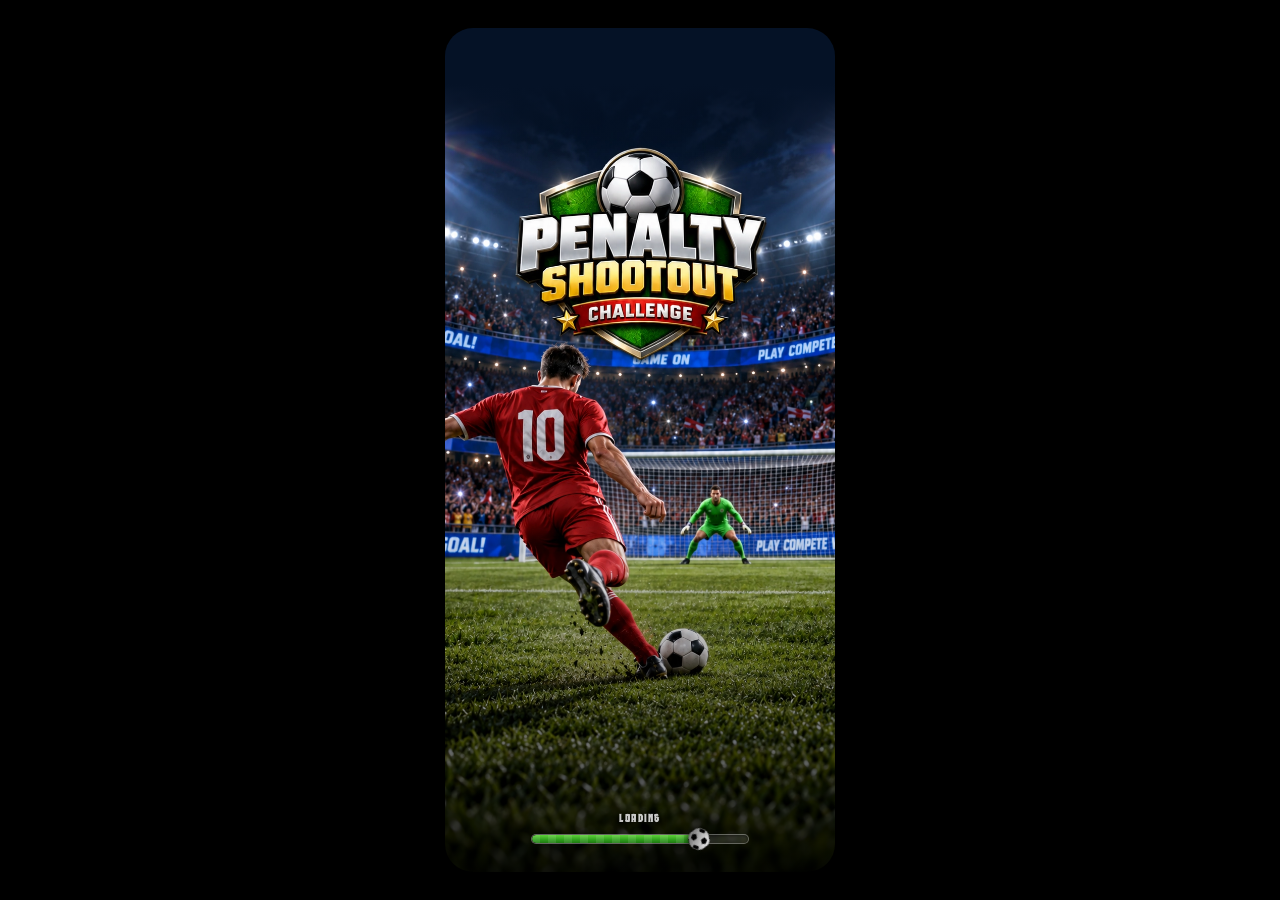
==== commit 214bd700: "Full-screen overlays and restore GOT IT button image. Co-authored-by: Cursor <cursoragent@cursor.com" ====
--- a/index.html
+++ b/index.html
@@ -10,6 +10,9 @@
     <title>Penalty Shootout | Weplay</title>
     <link rel="preload" href="media/hero.webp" as="image" type="image/webp" />
     <link rel="preload" href="media/loader-ball-v1.webp" as="image" type="image/webp" />
+    <link rel="prefetch" href="media/got-it-v2.webp" as="image" />
+    <link rel="prefetch" href="media/btn-continue-v1.webp" as="image" />
+    <link rel="prefetch" href="media/btn-exit-v1.webp" as="image" />
     <link rel="prefetch" href="prod/football/bundles/index.js?v=banner2" as="script" />
     <link rel="prefetch" href="prod/football/bundles/cannon.js" as="script" />
     <link rel="preload" href="media/fonts/lombardy-v1.woff2" as="font" type="font/woff2" crossorigin />
@@ -653,10 +656,10 @@
         left: 50%;
         bottom: 9%;
         width: 60%;
-        aspect-ratio: 535 / 117;
+        aspect-ratio: 537 / 119;
         padding: 0;
         border: 0;
-        background: url("media/got-it-v1.webp") center / 100% 100% no-repeat;
+        background: url("media/got-it-v2.webp") center / 100% 100% no-repeat;
         transform: translateX(-50%);
         cursor: pointer;
       }
@@ -742,35 +745,6 @@
                   style="background:transparent"
                 ></iframe>
                 <div id="text-host" aria-live="polite"></div>
-                <div id="modal-help" class="play-modal" aria-hidden="true">
-                  <div class="play-modal-card" role="dialog" aria-labelledby="help-title">
-                    <button type="button" class="play-modal-close" id="btn-help-close" aria-label="Close"><svg viewBox="0 0 12 12" width="12" height="12" aria-hidden="true"><path d="M2 2l8 8M10 2L2 10" stroke="#fff" stroke-width="1.8" stroke-linecap="round"/></svg></button>
-                    <h3 id="help-title" class="visually-hidden">How to Play Penalty Shootout</h3>
-                    <p class="visually-hidden">Swipe or drag the ball toward the goal. Hold to charge shot power, then release to shoot. Aim for the corners and beat the keeper!</p>
-                    <img class="play-modal-img" src="media/how-to-play-v2.webp" alt="" width="680" height="757" decoding="async" />
-                    <button type="button" class="play-modal-ok" id="btn-help-ok" aria-label="Got it"></button>
-                  </div>
-                </div>
-                <div id="modal-exit" class="play-modal" aria-hidden="true">
-                  <div class="play-modal-card" role="dialog" aria-labelledby="exit-title">
-                    <button type="button" class="play-modal-close" id="btn-exit-close" aria-label="Close"><svg viewBox="0 0 12 12" width="12" height="12" aria-hidden="true"><path d="M2 2l8 8M10 2L2 10" stroke="#fff" stroke-width="1.8" stroke-linecap="round"/></svg></button>
-                    <h3 id="exit-title" class="visually-hidden">Exit Game?</h3>
-                    <p class="visually-hidden">Your current progress will be lost.</p>
-                    <img class="play-modal-img" src="media/exit-game-v1.webp" alt="" width="680" height="492" decoding="async" />
-                    <div class="play-modal-actions">
-                      <button type="button" id="btn-exit-continue" aria-label="Continue"></button>
-                      <button type="button" id="btn-exit-confirm" aria-label="Exit"></button>
-                    </div>
-                  </div>
-                </div>
-                <section id="screen-done" aria-label="Results">
-                  <h2>Game Completed</h2>
-                  <div class="final-score">
-                    <span id="final-goals">0</span>/<span id="final-chances">5</span> goals
-                  </div>
-                  <p class="blurb">Ready for another round?</p>
-                  <button type="button" class="cta" id="btn-again">Play Again</button>
-                </section>
               </div>
               <div id="play-footer">
                 <p id="play-hint" class="play-hint">
@@ -790,6 +764,35 @@
                   </div>
                   <div id="power-meter-value" class="power-meter-value">Hold to charge</div>
                 </div>
+              </div>
+            </div>
+          </div>
+          <section id="screen-done" aria-label="Results">
+            <h2>Game Completed</h2>
+            <div class="final-score">
+              <span id="final-goals">0</span>/<span id="final-chances">5</span> goals
+            </div>
+            <p class="blurb">Ready for another round?</p>
+            <button type="button" class="cta" id="btn-again">Play Again</button>
+          </section>
+          <div id="modal-help" class="play-modal" aria-hidden="true">
+            <div class="play-modal-card" role="dialog" aria-labelledby="help-title">
+              <button type="button" class="play-modal-close" id="btn-help-close" aria-label="Close"><svg viewBox="0 0 12 12" width="12" height="12" aria-hidden="true"><path d="M2 2l8 8M10 2L2 10" stroke="#fff" stroke-width="1.8" stroke-linecap="round"/></svg></button>
+              <h3 id="help-title" class="visually-hidden">How to Play Penalty Shootout</h3>
+              <p class="visually-hidden">Swipe or drag the ball toward the goal. Hold to charge shot power, then release to shoot. Aim for the corners and beat the keeper!</p>
+              <img class="play-modal-img" src="media/how-to-play-v2.webp" alt="" width="680" height="757" decoding="async" />
+              <button type="button" class="play-modal-ok" id="btn-help-ok" aria-label="Got it"></button>
+            </div>
+          </div>
+          <div id="modal-exit" class="play-modal" aria-hidden="true">
+            <div class="play-modal-card" role="dialog" aria-labelledby="exit-title">
+              <button type="button" class="play-modal-close" id="btn-exit-close" aria-label="Close"><svg viewBox="0 0 12 12" width="12" height="12" aria-hidden="true"><path d="M2 2l8 8M10 2L2 10" stroke="#fff" stroke-width="1.8" stroke-linecap="round"/></svg></button>
+              <h3 id="exit-title" class="visually-hidden">Exit Game?</h3>
+              <p class="visually-hidden">Your current progress will be lost.</p>
+              <img class="play-modal-img" src="media/exit-game-v1.webp" alt="" width="680" height="492" decoding="async" />
+              <div class="play-modal-actions">
+                <button type="button" id="btn-exit-continue" aria-label="Continue"></button>
+                <button type="button" id="btn-exit-confirm" aria-label="Exit"></button>
               </div>
             </div>
           </div>
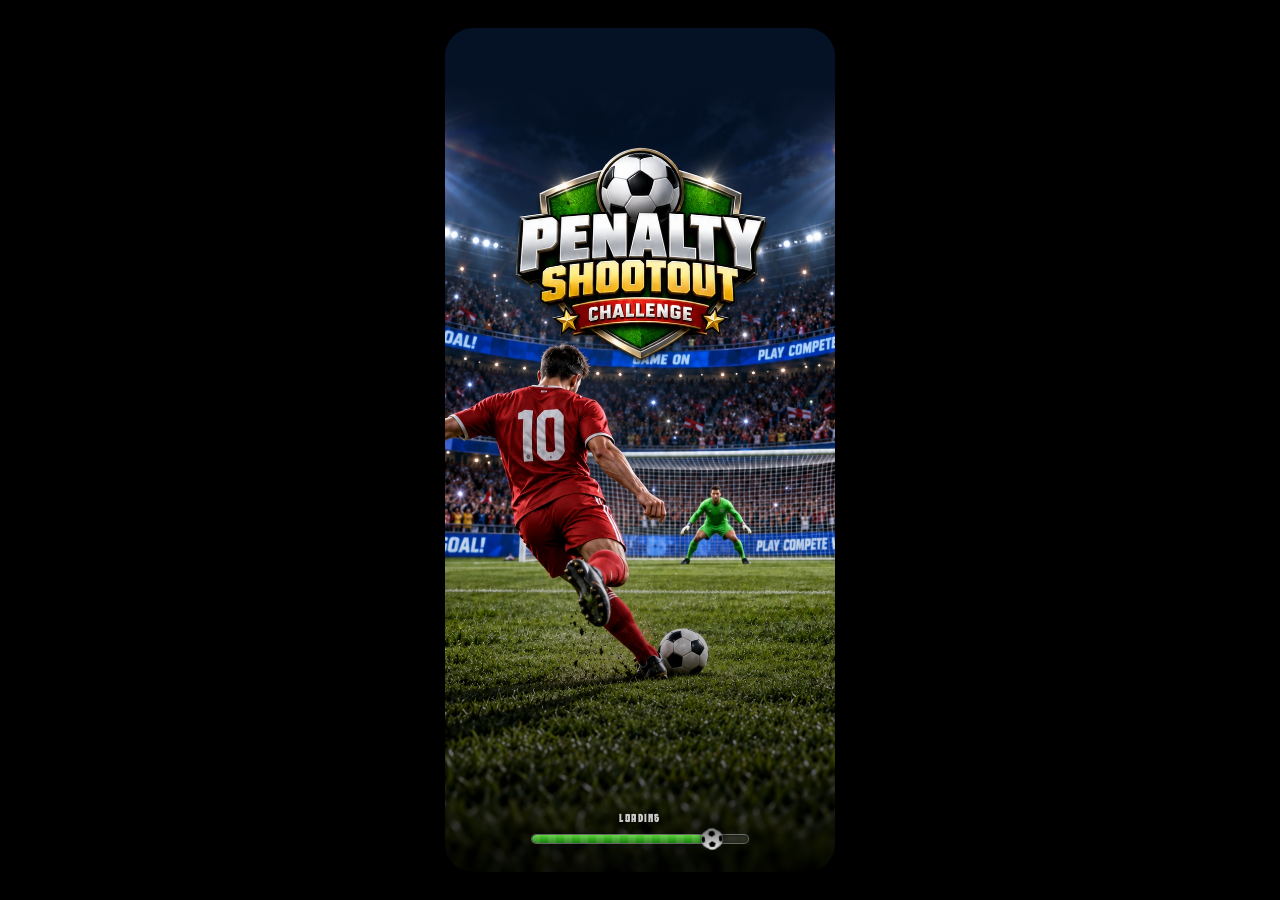
==== commit 328f3a2a: "Exit confirm fully ends the session and leaves the page. Co-authored-by: Cursor <cursoragent@cursor." ====
--- a/index.html
+++ b/index.html
@@ -824,6 +824,8 @@
         var currentScore = 0;
         var MAX_SCORE = 50;
         var gameStarted = false;
+        var gameExited = false;
+        var wakeLockSentinel = null;
         var powerHideTimer = null;
         var heroLoadRaf = null;
         var heroBarDone = false;
@@ -1042,7 +1044,9 @@
                   }
                   return;
                 }
+                if (gameExited) return;
                 if (payload.type === "shotPower") {
+                  if (modalExit && modalExit.classList.contains("is-visible")) return;
                   updatePowerMeter(payload.data || {});
                   return;
                 }
@@ -1108,6 +1112,7 @@
         }
 
         function handlePluginMessage(msg) {
+          if (gameExited) return;
           var type = msg.type;
           var data = msg.data || {};
 
@@ -1181,34 +1186,190 @@
           }
         });
         var modalExit = document.getElementById("modal-exit");
+
         function setModal(modal, open) {
           modal.classList.toggle("is-visible", open);
           modal.setAttribute("aria-hidden", open ? "false" : "true");
         }
-        // Fresh round on the play screen — no hero bar
-        function restartInPlace() {
+
+        function postToGame(type) {
+          if (!frame) return;
+          try {
+            if (frame.contentWindow) frame.contentWindow.postMessage({ type: type }, "*");
+          } catch (e) {}
+          try {
+            if (frame.iFrameResizer) frame.iFrameResizer.sendMessage({ type: type });
+          } catch (e2) {}
+        }
+
+        function pauseGameSession() {
+          if (gameExited) return;
+          postToGame("weplay-pause");
+          if (powerHideTimer) {
+            window.clearTimeout(powerHideTimer);
+            powerHideTimer = null;
+          }
+          resetPowerMeter();
+          if (window.WeplayBridge && typeof window.WeplayBridge.pause === "function") {
+            window.WeplayBridge.pause();
+          }
+        }
+
+        function resumeGameSession() {
+          if (gameExited) return;
+          postToGame("weplay-resume");
+          if (window.WeplayBridge && typeof window.WeplayBridge.resume === "function") {
+            window.WeplayBridge.resume();
+          }
+        }
+
+        function stopAllAudio(root) {
+          try {
+            (root || document).querySelectorAll("audio, video").forEach(function (el) {
+              try {
+                el.pause();
+                el.muted = true;
+                el.removeAttribute("src");
+                el.load();
+              } catch (e) {}
+            });
+          } catch (e2) {}
+        }
+
+        function clearAuthAndSession() {
+          try {
+            sessionStorage.clear();
+          } catch (e) {}
+          try {
+            var keys = [];
+            for (var i = 0; i < localStorage.length; i++) {
+              var k = localStorage.key(i);
+              if (!k) continue;
+              var lk = k.toLowerCase();
+              if (
+                lk.indexOf("token") !== -1 ||
+                lk.indexOf("auth") !== -1 ||
+                lk.indexOf("session") !== -1 ||
+                lk.indexOf("weplay") !== -1 ||
+                lk.indexOf("jwt") !== -1 ||
+                lk.indexOf("login") !== -1
+              ) {
+                keys.push(k);
+              }
+            }
+            keys.forEach(function (k) {
+              try {
+                localStorage.removeItem(k);
+              } catch (e2) {}
+            });
+          } catch (e3) {}
+          try {
+            document.cookie.split(";").forEach(function (c) {
+              var name = c.split("=")[0].trim();
+              if (!name) return;
+              document.cookie =
+                name + "=;expires=Thu, 01 Jan 1970 00:00:00 GMT;path=/";
+            });
+          } catch (e4) {}
+        }
+
+        function releaseWakeLock() {
+          try {
+            if (wakeLockSentinel) {
+              wakeLockSentinel.release();
+              wakeLockSentinel = null;
+            }
+          } catch (e) {}
+          try {
+            if (navigator.wakeLock && navigator.wakeLock.request) {
+              /* no active handle to query; best-effort only */
+            }
+          } catch (e2) {}
+        }
+
+        function leavePage() {
+          try {
+            window.close();
+          } catch (e) {}
+          window.setTimeout(function () {
+            if (!document.hidden) {
+              if (window.history.length > 1) {
+                try {
+                  window.history.back();
+                } catch (e2) {}
+              }
+              window.setTimeout(function () {
+                if (!document.hidden) {
+                  try {
+                    window.location.replace("about:blank");
+                  } catch (e3) {
+                    try {
+                      window.location.href = "about:blank";
+                    } catch (e4) {}
+                  }
+                }
+              }, 120);
+            }
+          }, 80);
+        }
+
+        function destroyGameSession() {
+          if (gameExited) return;
+          gameExited = true;
           stopHeroLoad();
           loadSession += 1;
-          heroBarDone = true;
+          gameStarted = false;
           gameReady = false;
-          beginGameLoad();
-        }
+          if (powerHideTimer) {
+            window.clearTimeout(powerHideTimer);
+            powerHideTimer = null;
+          }
+          releaseWakeLock();
+          postToGame("weplay-destroy");
+          stopAllAudio(document);
+          try {
+            if (frame && frame.contentDocument) stopAllAudio(frame.contentDocument);
+          } catch (e) {}
+          if (frame) {
+            try {
+              frame.removeEventListener("load", onGameFrameLoad);
+            } catch (e2) {}
+            try {
+              frame.classList.remove("is-ready");
+              frame.src = "about:blank";
+            } catch (e3) {}
+          }
+          try {
+            textHost.innerHTML = "";
+          } catch (e4) {}
+          clearAuthAndSession();
+          if (window.WeplayBridge) {
+            if (typeof window.WeplayBridge.logout === "function") window.WeplayBridge.logout();
+            if (typeof window.WeplayBridge.exit === "function") window.WeplayBridge.exit();
+          }
+          leavePage();
+        }
+
         document.getElementById("btn-close").addEventListener("click", function () {
           setModal(modalHelp, false);
           setModal(modalExit, true);
+          pauseGameSession();
         });
         ["btn-exit-close", "btn-exit-continue"].forEach(function (id) {
           document.getElementById(id).addEventListener("click", function () {
             setModal(modalExit, false);
+            resumeGameSession();
           });
         });
         modalExit.addEventListener("click", function (e) {
-          if (e.target === modalExit) setModal(modalExit, false);
+          if (e.target === modalExit) {
+            setModal(modalExit, false);
+            resumeGameSession();
+          }
         });
         document.getElementById("btn-exit-confirm").addEventListener("click", function () {
           setModal(modalExit, false);
-          if (window.WeplayBridge) window.WeplayBridge.playAgain();
-          restartInPlace();
+          destroyGameSession();
         });
 
         window.addEventListener("message", function (e) {
